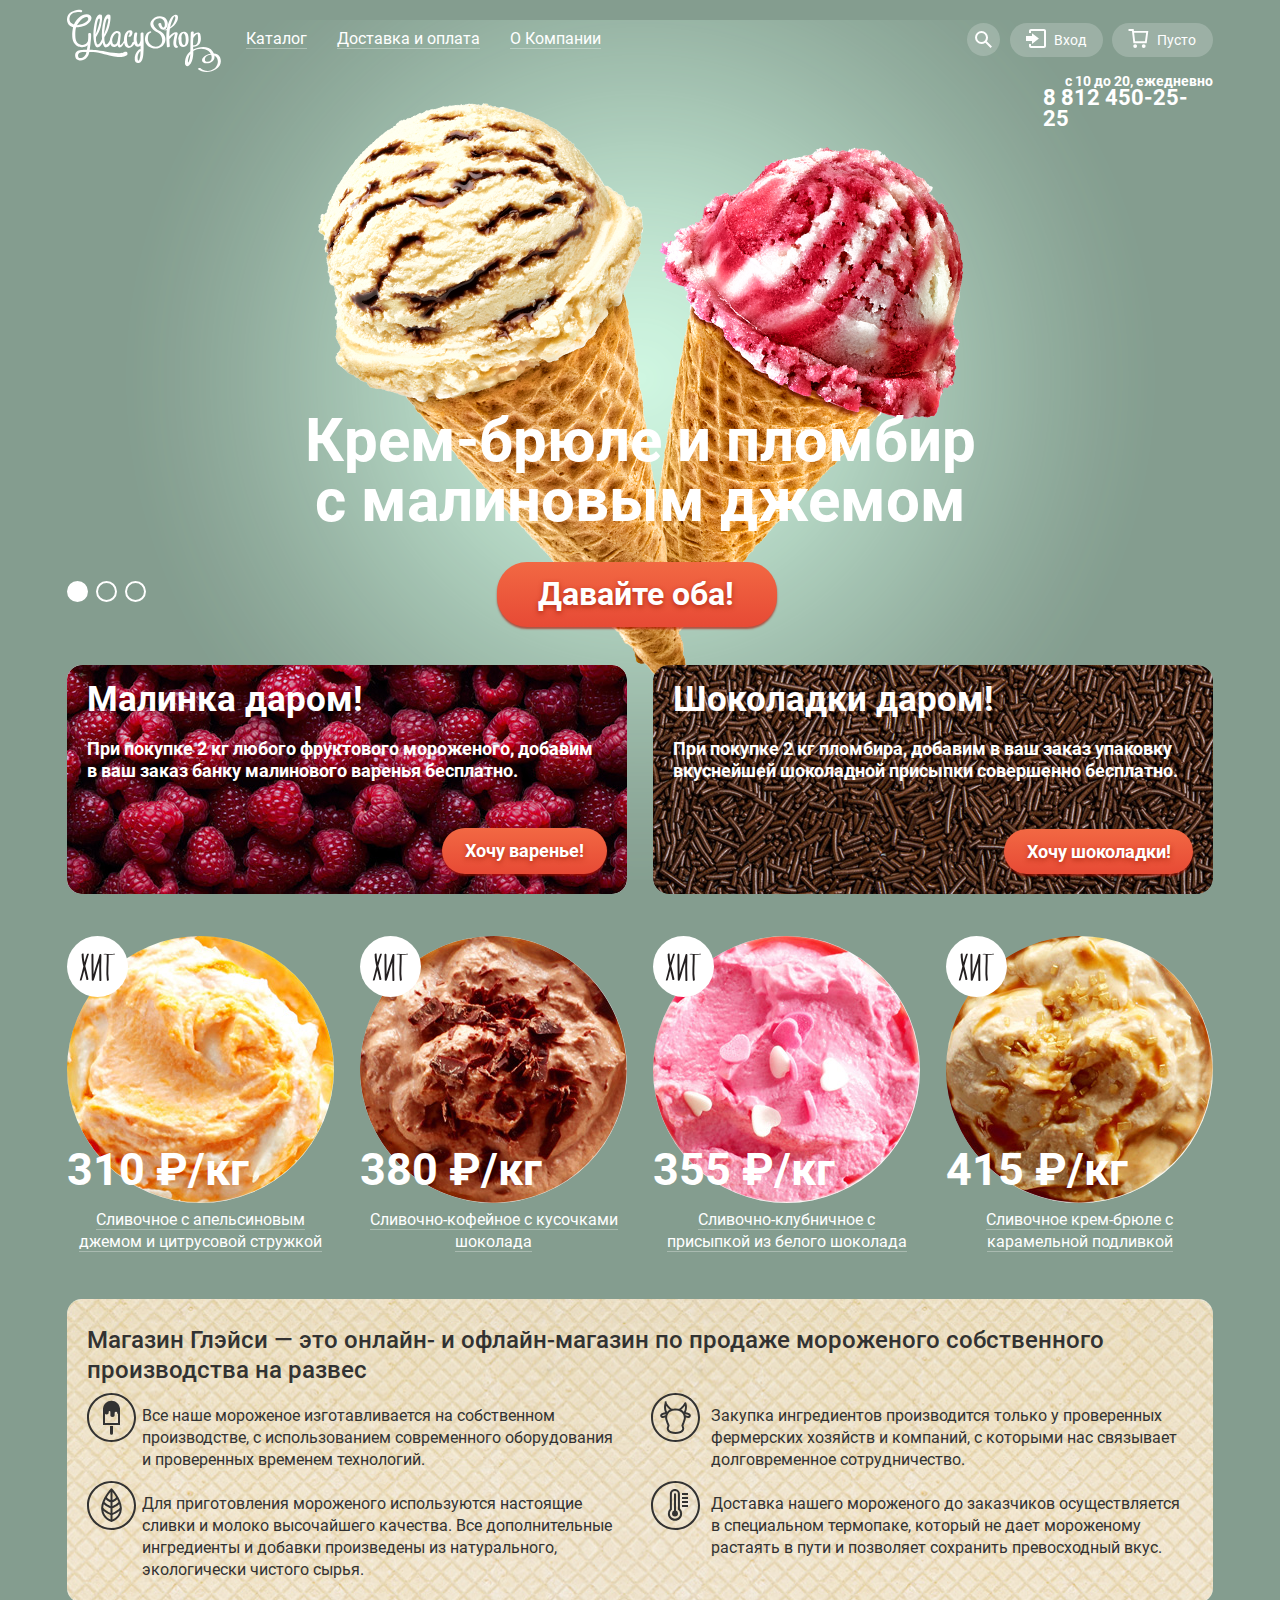
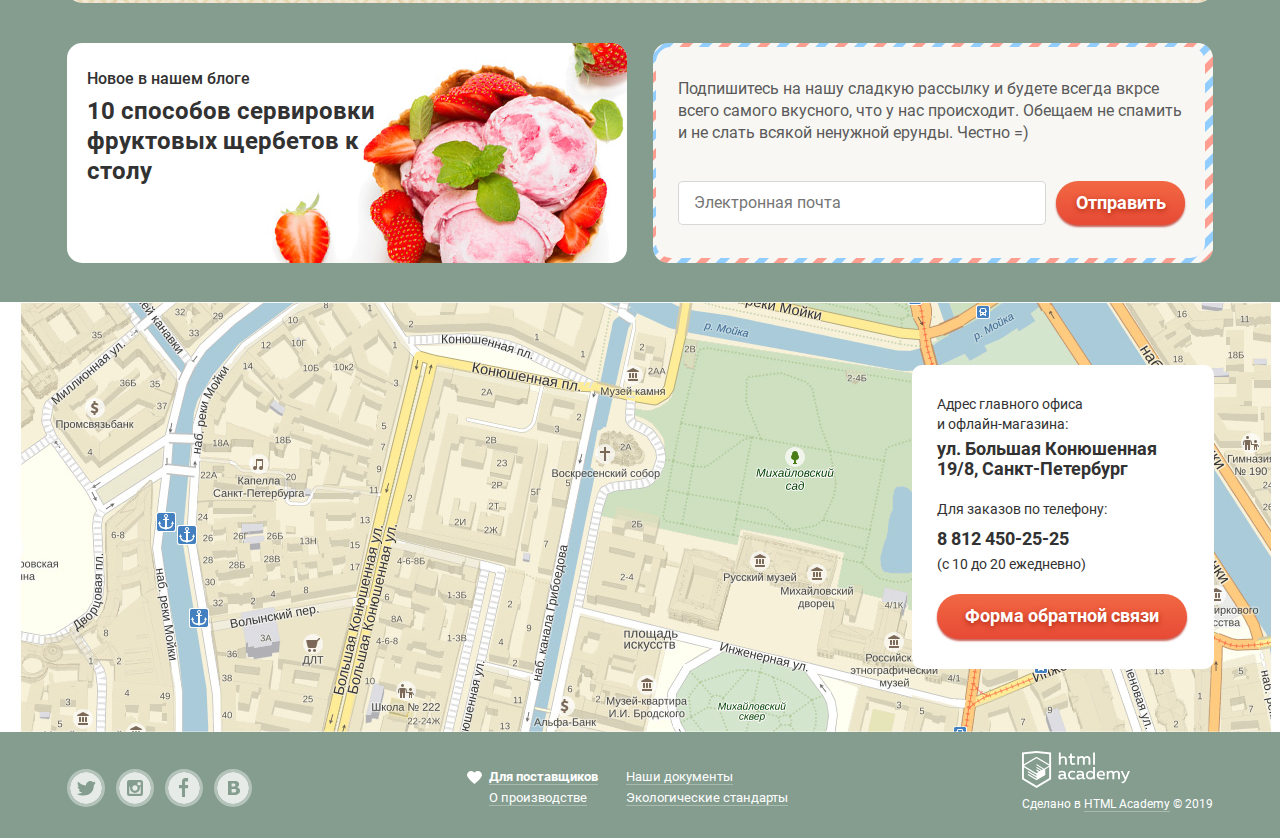
==== index.html @ 3388cfa5 "olkjzdnovfsno" ====
<!DOCTYPE html>
<html lang="ru">

<head>
  <meta charset="utf-8" />
  <title>HTML Academy: Глейси</title>
  <link rel="stylesheet" type="text/css" href="css/normalize.css" />
  <link rel="stylesheet" type="text/css" href="css/style.css" />
</head>

<body class="green body">
  <header class="main-header">
    <div class="container container--flex">
      <a title="Вы уже здесь" class="logo" href="#"><img src="img/gllacy.svg" width="154" height="64"
          alt="Логотип компании" /></a>
          <nav class="main-nav">
            <ul class="main-menu">
              <li class="main-menu__catalog">
                <a href="#" class="border-a">Каталог</a>
                <ul class="sub-menu">
                  <li><span>Новинки</span></li>
                  <li><a href="catalog.html">Сливочное</a></li>
                  <li><a href="#">Щербеты</a></li>
                  <li><a href="#">Фруктовый лед</a></li>
                  <li><a href="#">Мелорин</a></li>
                </ul>
              </li>
              <li><a href="#" class="border-a">Доставка и оплата</a></li>
              <li><a href="#" class="border-a">О Компании</a></li>
            </ul>
          </nav>
      <div class="user-menu">
        <div class="loup-container">
          <button type="button" aria-label="Поиск" class="search"><svg xmlns="http://www.w3.org/2000/svg" xmlns:xlink="http://www.w3.org/1999/xlink" width="17" height="17" viewBox="0 0 17 17"><path fill="#fff" d="M16.958 15.527L11.75 10.32A6.455 6.455 0 0 0 13 6.5 6.5 6.5 0 1 0 6.5 13a6.465 6.465 0 0 0 3.839-1.263l5.205 5.204 1.414-1.414zM6.5 11C4.019 11 2 8.981 2 6.5S4.019 2 6.5 2 11 4.019 11 6.5 8.981 11 6.5 11z"/></svg></button>
          <div class="search-container">
            <form action="https://echo.htmlacademy.ru" method="GET" class="form">
              <input type="search" placeholder="Что ищем?" name="search" class="input" />
            </form>
          </div>
        </div>
        <div class="entrance-container">
          <button type="button" class="entrance"> <svg xmlns="http://www.w3.org/2000/svg" xmlns:xlink="http://www.w3.org/1999/xlink" width="21" height="19" viewBox="0 0 21 19"><g fill="#fff"><path d="M6 14.875L12.917 9.5 6 4.125v2.917H-.042v4.917H6z"/><path d="M18 0H5C3.9 0 3 .9 3 2v2h2V2h13v15H5v-2H3v2c0 1.1.9 2 2 2h13c1.1 0 2-.9 2-2V2c0-1.1-.9-2-2-2z"/></g></svg>
            Вход</button>
          <div class="form-container form">
            <form action="https://echo.htmlacademy.ru" method="POST">
              <h2 class="visually-hidden">Поле для почты</h2>
              <input type="email" name="email" placeholder="Электронная почта" class="input" />
              <h2 class="visually-hidden">Поле для пароля</h2>
              <input type="password" name="password" placeholder="Пaроль" class="input" />
              <section class="button-container">
                  <h2 class="visually-hidden">Секция со сслыкакми на регистрацию и сброс пароля</h2>
                <button type="button" class="red-buttons enter">Войти</button>
                <div>
                  <a href="#">Забыли пароль?</a>
                  <a href="#">Новая регистрация</a>
                </div>
              </section>
            </form>
          </div>
        </div>
        <div class="busket-container">
          <button type="button" class="busket"><svg xmlns="http://www.w3.org/2000/svg" width="21" height="20" viewBox="0 0 21 20"><g fill="#FFF"><path d="M5.657 2.031L5.422 0H0v2h3.64l1.5 13h13.988l1.699-12.969H5.657zM17.372 13H6.922L5.888 4.031h12.66L17.372 13z"/><circle cx="6.984" cy="18" r="2"/><circle cx="15.984" cy="18" r="2"/></g></svg> Пусто</button>
        </div>
      </div>
    </div>
    <div class="container container--flex">
      <div class="contact contact-index">
        <p>с 10 до 20, ежедневно</p>
        <a href="tel:+78124502525">8 812 450-25-25</a>
      </div>
    </div>
  </header>
  <main>
    <div class="slider-container container--flex container">
      <div class="slider">
        <div class="slider-wrapper">
          <div class="slider-1">
            <img class="slider-img" src="img/slide-1.png" width="1045" height="881" alt="изображение  слайда 1" />
            <h2 class="slider-title">Крем-брюле и пломбир
              с малиновым джемом</h2>
            <button class="red-buttons">Давайте оба!</button>
          </div>
          <div class="slider-2">
            <img class="slider-img" src="img/slide-2.png" width="1065" height="859" alt="изображение  слайда 2" />
            <h2 class="slider-title">Шоколадный пломбир
              и лимонный сорбет </h2>
            <button class="red-buttons">Давайте оба!</button>
          </div>
          <div class="slider-3">
            <img class="slider-img" src="img/slide-3.png" width="1079" height="854" alt="изображение  слайда 3" />
            <h2 class="slider-title">Пломбир с помадкой
              и клубничный щербет</h2>
            <button class="red-buttons">Давайте оба!</button>
          </div>
        </div>
      </div>
      <ul class="slider-buttons">
        <li><button class="slider-button active" id="btn1"></button></li>
        <li><button class="slider-button" id="btn2"></button></li>
        <li><button class="slider-button" id="btn3"></button></li>
      </ul>
    </div>
    <section class="container container--flex two-box">
        <h2 class="visually-hidden">Наши акции</h2>
      <div class="berry-chocolate raspberry">
        <span>Малинка даром!</span>
        <p>
          При покупке 2 кг любого фруктового мороженого, добавим в ваш заказ
          банку малинового варенья бесплатно.
        </p>
        <a class="red-buttons jam" href="#">Хочу варенье!</a>
      </div>
      <div class="berry-chocolate chocolate">
        <span>Шоколадки даром!</span>
        <p>
          При покупке 2 кг пломбира, добавим в ваш заказ упаковку вкуснейшей
          шоколадной присыпки совершенно бесплатно.
        </p>
        <a class="red-buttons choco" href="#">Хочу шоколадки!</a>
      </div>
    </section>
    <section class="container container--flex catalog">
        <h2 class="visually-hidden">Каталог</h2>
      <div class="icecream-catalog-index">
        <h2 class="visually-hidden">Каталог</h2>
        <ul class="icecream-list">
            <li class="icecream item">
                <div class="img-container-catalog hit">
                  <a href="#"><img src="img/1.jpg" width="267" height="267" alt="картинка с мороженым" /></a>
                  <p class="cost">310 <span class="ruble">&#8381;</span>/кг</p>
                </div>
                <div class="a-container">
                  <a class="border-a" href="#">
                    Сливочное с апельсиновым джемом и цитрусовой стружкой
                  </a>
                </div>
                <button class="red-buttons sent-ice">Быстрый просмотр</button>
              </li>
    
              <li class="icecream item">
                <div class="img-container-catalog hit">
                  <a href="#"><img src="img/2.jpg" width="267" height="267" alt="картинка с мороженым" /></a>
                  <p class="cost">380 <span class="ruble">&#8381;</span>/кг</p>
                </div>
                <div class="a-container">
                  <a class="border-a" href="#">
                    Сливочно-кофейное с кусочками шоколада
                  </a>
                </div>
                <button class="red-buttons sent-ice">Быстрый просмотр</button>
              </li>
    
              <li class="icecream item">
                <div class="img-container-catalog hit">
                  <a href="#"><img src="img/3.jpg" width="267" height="267" alt="картинка с мороженым" /></a>
                  <p class="cost">355 <span class="ruble">&#8381;</span>/кг</p>
                </div>
                <div class="a-container">
                  <a class="border-a" href="#">
                    Сливочно-клубничное с присыпкой из белого шоколада
                  </a>
                </div>
                <button class="red-buttons sent-ice">Быстрый просмотр</button>
              </li>
    
              <li class="icecream item">
                <div class="img-container-catalog hit">
                  <a href="#"><img src="img/4.jpg" width="267" height="267" alt="картинка с мороженым" /></a>
                  <p class="cost">415 <span class="ruble">&#8381;</span>/кг</p>
                </div>
                <div class="a-container">
                  <a class="border-a" href="#">
                    Сливочное крем-брюле с карамельной подливкой
                  </a>
                </div>
                <button class="red-buttons sent-ice">Быстрый просмотр</button>
              </li>
        </ul>
      </div>
    </section>
    <section class="container container--flex">
        <h2 class="visually-hidden"> О нашем магазине</h2>
      <div class="about-us">
        <h1>
          Магазин Глэйси &mdash; это онлайн- и офлайн-магазин по продаже
          мороженого собственного производства на развес
        </h1>
        <div class="flex-cont">
          <p>
            Все наше мороженое изготавливается на собственном производстве, с
            использованием современного оборудования и проверенных временем
            технологий.
          </p>
          <p>
            Закупка ингредиентов производится только у проверенных фермерских
            хозяйств и компаний, с которыми нас связывает долговременное
            сотрудничество.
          </p>
          <p>
            Для приготовления мороженого используются настоящие сливки и
            молоко высочайшего качества. Все дополнительные ингредиенты и
            добавки произведены из натурального, экологически чистого сырья.
          </p>
          <p>
            Доставка нашего мороженого до заказчиков осуществляется в
            специальном термопаке, который не дает мороженому растаять в пути
            и позволяет сохранить превосходный вкус.
          </p>
        </div>
      </div>
    </section>
    <article class="container container--flex blog-and-mail">
        <h2 class="visually-hidden">Наш блог</h2>
      <div class="blog">
        <p>Новое в нашем блоге</p>
        <a href="#">10 способов сервировки фруктовых щербетов к столу </a>
      </div>
      <section class="mail-border">
          <h2 class="visually-hidden">Наша почта</h2>
        <div class="mail">
          <p>
            Подпишитесь на нашу сладкую рассылку и будете всегда вкрсе всего
            самого вкусного, что у нас происходит. Обещаем не спамить и не
            слать всякой ненужной ерунды. Честно =)
          </p>
          <form action="https://echo.htmlacademy.ru" method="POST">
            <input type="text" name="Электронная почта" value="" placeholder="Электронная почта" class="input" />
            <button type="button" class="red-buttons sent">Отправить</button>
          </form>
        </div>
      </section>
    </article>
    <section class="map">
        <h2 class="visually-hidden">Карта</h2>
     <div class="container container--relative">
       <div class="adress">
        <p class="contact p-width">
          Адрес главного офиса
          и офлайн-магазина:
        </p>
        <p class="contact-adress">
          ул. Большая Конюшенная 19/8, Санкт-Петербург
        </p>
        <p class="contact tel-width">
          Для заказов по телефону:
        </p>
        <a href="tel:+78124502525">8 812 450-25-25</a>
        <p class="contact time">
          (с 10 до 20 ежедневно)
        </p>
        <button class="red-buttons sent-adress" id="recall">
          Форма обратной связи
        </button>
      </div>
    </div>
    <iframe class="google-map" src="https://www.google.com/maps/embed?pb=!1m18!1m12!1m3!1d1998.603625305669!2d30.320853351647983!3d59.93871916896526!2m3!1f0!2f0!3f0!3m2!1i1024!2i768!4f13.1!3m3!1m2!1s0x4696310fca145cc1%3A0x42b32648d8238007!2z0JHQvtC70YzRiNCw0Y8g0JrQvtC90Y7RiNC10L3QvdCw0Y8g0YPQuy4sIDE5LzgsINCh0LDQvdC60YIt0J_QtdGC0LXRgNCx0YPRgNCzLCAxOTExODY!5e0!3m2!1sru!2sru!4v1572865420082!5m2!1sru!2sru"   allowfullscreen=""></iframe>
    </section>
    <footer class="main-footer">
      <div class="container container--flex">
        <ul class="social">
          <li><a href="https://twitter.com" aria-label="Твиттер"></a></li>
          <li>
            <a href="https://www.instagram.com" aria-label="Инстаграм"> </a>
          </li>
          <li>
            <a href="https://www.facebook.com" aria-label="Фэйсбук"> </a>
          </li>
          <li><a href="https://vk.com" aria-label="Вконтакте"> </a></li>
        </ul>
        <div class="details">
          <ul>
            <li>
              <a href="suppliers.html" class="detail-heard border-a">Для поставщиков</a>
            </li>
            <li>
              <a href="about-production.html" class="border-a">О производстве</a>
            </li>
          </ul>
        </div>
        <div class="more-details">
          <ul>
            <li>
              <a href="documents.html" class="border-a">Наши документы</a>
            </li>
            <li>
              <a href="standard.html" class="border-a">Экологические стандарты</a>
            </li>
          </ul>
        </div>
        <div class="autor">
          <a href="https://htmlacademy.ru">
            <img src="img/logo-htmlacademy.svg" width="108" height="39" alt="ссылка на академию" />
          </a>
          <p>
            Cделано в
            <a href="https://htmlacademy.ru" class="border-a">HTML Academy</a>
            &copy; 2019
          </p>
        </div>
      </div>
    </footer>
  </main>
  <div class="modal-wrapper">
    <div class="recall-container hide">
      <form action="https://echo.htmlacademy.ru" method="POST" class="form recall">
        <p>Мы обязательно вам ответим!</p>
        <input type="text" name="name" placeholder="Как вас зовут?" class="input" />
        <input type="text" name="email" placeholder="Ваша почта для ответа?" class="input" />
        <textarea placeholder="Напишите что-нибудь..."></textarea>
        <button type="submit" class="red-buttons">Отправить</button>
        <button type="button" class="close" id="cross"></button>
      </form>
    </div>
  </div>
  <script src="js/script.js"></script>
</body>
</html>
---- css/style.css ----
@font-face {
  font-family: "Roboto";
  font-style: normal;
  font-weight: 400;
  src: url("../fonts/Roboto-Regular.woff2") format("woff2"),
    url("../fonts/Roboto-Regular.woff") format("woff");
}
@font-face {
  font-family: "Roboto";
  font-style: normal;
  font-weight: 500;
  src: url("../fonts/Roboto-Medium.woff2") format("woff2"),
     url("../fonts/Roboto-Medium.woff")
      format("woff"); 
}
@font-face {
  font-family: "Roboto";
  font-style: normal;
  font-weight: 700;
  src: url("../fonts/Roboto-Bold.woff2") format("woff2"),
     url("../fonts/Roboto-Bold.woff")
      format("woff"); 
}
html {
  box-sizing: border-box;
}
*,
*::before,
*::after {
  box-sizing: inherit;
}
.social, 
.details ul, 
.more-details ul,
.pagging  ul  {
  padding: 0;
  list-style: none;
  margin: 0;
}
.container a {
  text-decoration-line: none;
}
.container--flex {
  display: flex;
  flex-wrap: wrap;
}
  
.container {
  width: 1146px;
  padding-left: 27px;
  padding-right: 27px;
  margin: 0 auto;
  box-sizing: content-box;
}
.logo {
  display: flex;
}
.red-buttons {
  text-shadow: 0px 2px 5px rgba(160, 32, 11, 0.76);
  letter-spacing: normal;
}
.user-menu{
  padding-top:23px;
  display: flex;
  flex-wrap: wrap;
  margin-left:auto;
}
.entrance:hover {
  background-color:white;
  color:black;
}
.entrance:hover path {
  fill: black;
}
.entrance {
  display: block;
  position: relative;
  background-color:rgba(255, 255, 255, 0.2) ;
  font-size: 14px;
  border-radius:30px;
  line-height: 16px;
  border:none;
  color:white;
  padding-left:44px;
  padding-top:9px;
  padding-bottom:9px;
  padding-right:17px;
  align-self: flex-start;
  margin-left:10px;
}
.entrance svg {
  top:6px;
  left:16px;
  position: absolute;
  display:block;
  width:21px;
  height:19px;
}
.busket:hover {
  background-color: white;
  color: black;
}
.busket {
  position: relative;
  background-color:rgba(255, 255, 255, 0.2) ;
  font-size: 14px;
  border-radius:30px;
  line-height:14px;
  padding-left:30px;
  border:none;
  color:white;
  margin-left:9px;
  align-self:flex-start;
  padding:9px 17px 9px 45px;
  line-height: 16px;
}
.catalog-busket .busket::before {
  content:"";
  top:6px;
  left:16px;
  position: absolute;
  display:block;
  width:21px;
  height:19px;
  background-image:url("../img/basket.svg") ;
}
.catalog-busket .busket:hover::before {
  content:"";
  top:6px;
  left:16px;
  position: absolute;
  display:block;
  width:21px;
  height:19px;
  background-image:url("../img/basket-red.svg") ;
}
.busket:hover path {
  fill: black;
}
.busket svg {
  top:6px;
  left:16px;
  position: absolute;
  display:block;
  width:21px;
  height:19px;
}
.icecream-list {
  display:flex;
  flex-wrap: wrap;
  list-style: none;
  padding: 0;
  margin-left: -13px;
  margin-right: -13px;
}
.icecream-list .icecream{
  text-align:center;
  padding-bottom: 0px;
  position: relative;
}
body {
  font-family: "Roboto", Arial, sans-serif;
  margin-left: 0;
  text-align: left;
  color: white;
}
.main-header a {
  font-size: 16px;
  line-height: 18px;
  color: white;
}
.raspberry {
  background-image: url("../img/raspberry.jpg");
  background-size: 550px 229px;
  background-repeat: round;
  border-radius: 15px;
}
.chocolate {
  background-image: url("../img/chocolate.jpg");
  background-size: 550px 229px;
  background-repeat: round;
  border-radius: 16px;
  margin-left:26px;
}
.berry-chocolate {
  font-size: 18px;
  font-weight: bold;
  text-align: left;
  line-height: 22px;
  box-sizing: border-box;
  width: 560px;
  height: 229px;
  padding: 20px;
  padding-top:14px;
  margin-bottom:10px;
}
.berry-chocolate span {
  font-size: 35px;
  font-weight: bold;
  line-height: 41px;
  text-align: left;
  margin-bottom: 0px;
}
.berry-chocolate p {
  width:515px;
}
.about-us {
  box-sizing: content-box;
  width: 1146px;
  color: #323232;
  padding: 26px 20px;
  padding-bottom:0px;
  padding-right: 22px;
  background-color: #9d8b84;
  background-image: url("../img/lattice.jpg");
  background-size: 1146px 306px;
  background-repeat: round;
  border-radius: 15px;
  margin-bottom:40px;
}
.about-us h1 {
  padding:0;
  margin:0px;
  margin-bottom:20px;
  font-size: 24px;
  font-weight: 500;
  line-height: 30px;
}
.about-us > p {
  font-size: 16px;
  line-height: 22px;
}
.blog {
  padding: 25px 20px;
  width: 560px;
  height: 220px;
  background-color: #9d8b84;
  background-image: url("../img/strawberry-icecream.jpg");
  background-size: 560px 220px;
  background-repeat: round;
  border-radius: 15px;
  box-sizing: border-box;
}
.blog > p {
  margin-top: 0px;
  margin-left: 0px;
  margin-bottom: 0px;
  color: #323232;
  font-size: 16px;
  font-weight: 500;
  line-height: 22px;
}
.blog > a {
  margin-top: 6px;
  color: #323232;
  display: block;
  width: 320px;
  text-decoration-line: underline;
  font-size: 24px;
  font-weight: 700;
  line-height: 30px;
}
.mail {
  box-sizing: border-box;
  background-color: #f8f7f4;
  width: 549px;
  height: 211px;
  padding-top: 31px;
  padding-right: 20px;
  padding-left: 22px;
  padding-bottom: 35px;
  border-radius: 15px;
}
.mail-border {
  box-sizing: border-box;
  background-color: #9d8b84;
  background-image: url("../img/border-mail.png");
  border-radius: 15px;
  width: 560px;
  height: 220px;
  padding-top: 4px;
  padding-right: 5px;
  padding-left: 3px;
  padding-bottom: 5px;
  margin-left:26px;
}
.mail p {
  font-size: 16px;
  line-height: 22px;
  color: #5a5a5a;
  width: 510px;
  height: 75px;
  margin-top: 0px;
  margin-right: 0px;
  margin-left: 0px;
  margin-bottom: 28px;
}
.mail input {
  width: 368px;
  height: 44px;
  border-radius: 5px;
  padding-left: 15px;
  border: solid 1px rgba(178, 178, 178, 0.52);
}
.icecream a {
  color: white;
  text-align: center;
  line-height:22px;
}
.cost {
  font-weight: 700;
  font-size: 45px;
  color: white;
  text-align: left;
  line-height: 45px;
}
.container:first-of-type {
  justify-content: flex-start;
}
.list {
  display:flex;
  justify-content: space-between;
  margin-bottom:32px;
  margin-top:0;
  padding-top:32px;
}
.main-header nav {
  display:flex;
} 
.search {
  margin-left:auto;
  width: 33px;
  height: 33px;
  background-color: rgba(255, 255, 255, 0.2);
  border: none;
  border-radius: 50%;
  padding-top: 5px;
  box-sizing: border-box;
}
.search:hover path {
  fill: black;
}
.search:hover {
  background-color: white;
}
.icecream div {
  border-radius: 50%;
}
.details { margin-top:35px;
    margin-left:240px;
}
.more-details {
    margin-top:35px;
    margin-left:28px;
}
.details li {
  list-style: none;
}
.details li:nth-child(1) {
  font-weight: bold;
}
.more-details a,
.details a {
  color: white;
  font-size: 13px;
  position: relative;
  text-decoration: none;
}
.more-details a:hover,
.details a:hover {
  text-decoration: none;
}
.social,
.details,
.more-details,
.autor {
  display: flex;
}
.details li:last-child,
.more-details li:last-child {
  margin-top: 3px;
  margin-bottom: 31px;
}
.autor p {
  margin-top: 5px;
  font-size: 12px;
}
.autor {
  margin-top:18px;
  margin-left: auto;
  flex-direction: column;
  justify-content: flex-start;
}
.social a:hover {
  box-shadow: 0 0 0 3px rgba(255, 255, 255, 0.7);
  opacity: 1;
}
.social a:active {
  box-shadow: 0 0 0 3px rgba(255, 255, 255, 0.7);
  opacity: 0.7;
}
.social a {
  opacity: 0.8;
}
.social li:nth-of-type(1) a {
  display: block;
  margin-left: 0px;
  width: 32px;
  height: 32px;
  background-image: url("../img/twitter.svg");
  background-repeat: no-repeat;
  border-radius: 50%;
  box-shadow: 0 0 0 3px rgba(255, 255, 255, 0.5);
}

.social li:nth-of-type(2) a {
  display: block;
  margin-left: 17px;
  width: 32px;
  height: 32px;
  background-image: url("../img/instagram.svg");
  background-repeat: no-repeat;
  border-radius: 50%;
  box-shadow: 0 0 0 3px rgba(255, 255, 255, 0.5);
}
.social li:nth-of-type(3) a {
  display: block;
  margin-left: 17px;
  width: 32px;
  height: 32px;
  background-image: url("../img/fb.svg");
  background-repeat: no-repeat;
  border-radius: 50%;
  box-shadow: 0 0 0 3px rgba(255, 255, 255, 0.5);
}
.social li:nth-of-type(4) a {
  display: block;
  margin-left: 17px;
  width: 32px;
  height: 32px;
  background-image: url("../img/vk.svg");
  background-repeat: no-repeat;
  border-radius: 50%;
  box-shadow: 0 0 0 3px rgba(255, 255, 255, 0.5);
}
.social li,
.more-details li {
  list-style: none;
}
.cross {
  background-repeat: no-repeat;
  background-image: url("../img/cross-small.svg");
}

.visually-hidden {
  position: absolute;
  width: 1px;
  height: 1px;
  margin-left: -1px;
  border: 0;
  padding: 0;
  clip: rect(0 0 0 0);
  overflow: hidden;
}

.contact {
  width: 170px;
  margin-bottom: 5px;
  margin:0;

}
.contact p {
  margin:0;
  color:white;
  font-size: 14px;
  font-weight: bold;
  line-height: 16px;
  text-align: right;
}
.contact a {
  text-decoration-line: none;
  font-size: 22px;
  font-weight: bold;
}
.detail-heard::before {
  content: "";
  position: absolute;
  background-image: url("../img/heart.svg");
  background-size: 15px 13px;
  width: 15px;
  height: 13px;
  top: 2px;
  left: -22px;
}
.social {
  margin-top:40px;
  margin-left:3px;
}

.autor p {
  display: block;
}
.list {
  display: flex;
}

.icecream img {
  border-radius:50%;
}

.icecream div {
  position:relative;
}
.icecream .img-container-catalog.hit::before {
  width:61px;
  height:61px;
  content:"";
  position:absolute;
  background-image: url("../img/hit.svg");
  background-size: 61px 61px;
  background-repeat: no-repeat;
  top:0px;
  left:0px;
  box-sizing:border-box;
}
.icecream .border-a {
 
  width:247;
}
.a-container {
  margin:0 auto;
  margin-bottom:8px;
  width:250px;
}
.kilos {
  font-size:30px;
  font-weight: bold;
}
.icecream .cost {
  position:absolute;
  top:211px;
  left:0px;
  margin:0px;
}
.icecream li {
  width:267px;
  text-align:center;
}
icecream a:nth-of-type(2) {
  width:247px;
}
.img-container {
  width:266px;
  position: relative;
  margin:0 auto;
  margin-bottom: 9px;
}
.catalog {
  margin-bottom:24px;
  margin-top:10px;
}
.img-container a {
  display:block;
  border-radius: 50%;
}
.flex-cont{
  display:flex;
  flex-wrap:wrap;
  justify-content:space-between;
  padding-left:55px;
}
.flex-cont p{
  position: relative;
  width:480px;
  margin-top:0px;
  margin-bottom:22px;
  line-height: 22px; 
}
.border-a {
  color:white;
  border-bottom:1px solid rgba(255, 255, 255, 0.3);
}
.icecream {
  padding-top: 6px;
  width:293px;
}
.flex-cont p:nth-of-type(1)::before{
  content:'';
  position:absolute;
  display:block;
  width:49px;
  height:49px;
  background-image:url("../img/ice-cream.svg");
  left:-55px;
  top:-12px;
}
.flex-cont p:nth-of-type(2)::before{
  content:'';
  position:absolute;
  display:block;
  width:49px;
  height:49px;
  background-image:url("../img/cow.svg");
  left:-60px;
  top:-12px;
}
.flex-cont p:nth-of-type(3)::before{
  content:'';
  position:absolute;
  display:block;
  width:49px;
  height:49px;
  background-image:url("../img/eco.svg");
  left:-55px;
  top:-12px;
}
.flex-cont p:nth-of-type(4)::before{
  content:'';
  position:absolute;
  display:block;
  width:49px;
  height:49px;
  background-image:url("../img/thermometer.svg");
  left:-60px;
  top:-12px;
}
.two-box {
  justify-content: space-between;
}
.red-buttons {
  color: white;
  font-size: 18px;
  display: inline-block;
  box-shadow: 0px 2px 2px 0 rgba(172, 16, 0, 0.64);
  background-image: linear-gradient(to top, #e74a35, #f26843);
  border:none;
  border-radius:30px;
  box-sizing: border-box;
  text-align:center;
  vertical-align: center;
  font-weight:bold;
}
.sent{
  width:129px;
  height:44px;
}
.jam {
  width:165px;
  height:46px;
  line-height: 46px;
}
.choco {
  width:189px;
  height:45px;
  line-height: 45px;
}
.mail form {
  display:flex;
  justify-content: space-between;
}
.raspberry, .chocolate {
  display:flex;
  flex-direction: column;
}
.raspberry .jam {
  margin-top:auto;
  margin-left: auto;
}
.chocolate .choco {
  margin-top:auto;
  margin-left: auto;
}

.img-container-catalog {
  width:267px;
  margin-bottom: 9px;
  margin:0 auto;
}
.img-container-catalog a {
  display:block;
  border-radius: 50%;
}
.item {
  margin-bottom: 38px;
}
.icecream:hover {
  background-color: rgba(255,255,255,0.2);
  margin-bottom:-22px;
  border-radius: 5px;
  position:relative;
  z-index: 1;
  box-shadow: 0px 20px 20px 0 rgba(0, 0, 0, 0.4);
}
.pages {
  display:flex;

}
.pagging {
  display:flex;
  justify-content:flex-end;
}
.pages a{
display:block;
text-align: center;
width:27px;
height:27px;
font-size:16px;
line-height:16px ;
color:white;
box-sizing:border-box;
padding-top:7px;
padding-bottom:7px;
}
.pages .number:hover {
  border-radius:50%;
  background-color: rgba(255,255,255,0.2);
}
.pages .number:active {
  border-radius:50%;
  background-color: rgba(255,255,255);
  color:black;
}
.pages li:first-of-type(1) a {
  color:rgba(255,255,255,0.2);
}
.recall-container {
  position:fixed;
  top:330px;
  left: 0; 
  right:0;
  z-index:2;
  margin:0 auto;
  width:478px;
}
.recall {
  top:200px;
  left: 0; 
  right:0;
  display:flex;
  flex-direction: column;
  align-items: flex-start;
  width:478px;
  background-color: #f8f7f4;
  padding:20px;
  padding-left:22px;
  padding-top:17px;
  border-radius: 10px;
}
.recall p {
  margin:0;
  font-family: Roboto;
  font-size: 24px;
  font-weight: 500;
  line-height:28px;
  text-align: left;
  color: #323232;
  margin-bottom:19px;
}
.recall input{
  margin-bottom:20px;
}
.recall input[name="name"],
.recall input[name="email"]{
  width:267px;
  padding:13px;
  border-radius:5px;
  box-shadow:none;
  box-sizing: border-box;
  border: solid 1px rgba(178, 178, 178, 0.52);
}
.recall input[name="email"] {
  padding-top: 13px;
  padding-bottom:11px;
}
.recall textarea {
  padding: 12px 13px;
  border-radius: 5px;
  box-shadow: none;
  box-sizing: border-box;
  border: solid 1px rgba(178, 178, 178, 0.52);
  margin-bottom: 28px;
  resize: vertical;
  height: 150px;
  width: 430px;
  }
.recall button {
  width: 139px;
  height: 44px;
  line-height:18px;
}
.recall .red-buttons {
  margin-left:auto;
  margin-right:5px;
  margin-bottom:10px;
}
.recall .close {
  display:block;
  width:20px ;
  height:20px ;
  position:absolute;
  left:443px;
  top:17px;
  border:none;
  box-shadow: none;
  background-color: white;
  background-image: url("../img/cross-big.svg");
  background-repeat: no-repeat;
}
.sent-ice {
  width: 200px;
  height: 44px;
  box-shadow: 0px 1px 2px 0 #ac1000;
  display:none;
  cursor: pointer;
  position: absolute;
  left: 0;
  right: 0;
  margin: 0 auto;
}
.icecream:hover  .sent-ice {
  display:block;
  margin:0 auto;
}
.slider-container {
  margin-top:-152px;
  position: relative;
  margin-bottom:-215px;
}
.slider {
  width:1146px;
  overflow: hidden;
  display:flex;
}
.slider-1 {
  padding-top:391px;
  padding-bottom:349px;
  position: relative;
  width:1146px;
  flex-shrink: 0;
}
.slider-2 {
  padding-top: 391px;
  padding-bottom: 349px;
  position: relative;
  width:1146px;
  flex-shrink: 0;
}
.slider-3 {
  padding-top: 391px;
  padding-bottom: 349px;
  position: relative;
  width:1146px;
  flex-shrink: 0;
}

.slider-button {
  width:21px;
  height:21px;
  border-radius: 50%;
  border:2px solid white;
  background-color:transparent;
  box-sizing:border-box;

}
.slider-button.active {
  background-color:white;
}
.slider-buttons li:nth-of-type(2),
.slider-buttons li:nth-of-type(3) {
  margin-left:8px;
}
.slider-buttons{
  position: absolute;
  left:27px;
  top:545px;
  list-style: none;
  display:flex;
  padding-left:0;
}
.slider-title {
  width:680px;
  font-size: 60px;
  font-weight: bold;
  line-height: 1;
  text-align: center;
  color: white;
  margin:0 auto;
}
.slider-img {
  position: absolute;
  left:0;
  right:0;
  top:0px;
  margin:0 auto;
  z-index:-1;
}
.slider .red-buttons {
  position:absolute;
  top:542px;
  left:430px;
  padding:14px 43px 14px 41px;
  font-size:32px;
  cursor: pointer;
}
.main-header {
  z-index: 1;
  position: relative;
}
.slider-wrapper {
  display:flex;
}
.map {
  height:430px;
  background-image: url("../img/map.jpg");
  position:relative;
}
.adress {
  box-sizing: border-box;
  width:302px;
  padding:30px 25px;
  padding-top: 29px;
  padding-right: 20px;
  position: absolute;
  top:63px;
  right: 26px;
  border-radius:10px;
  background-color: white;
}
.adress p {
  text-align:left ;
  line-height: 20px;
}
.contact-adress{
  margin:0;
}

.contact:nth-of-type(2) {
  margin-bottom:10px;
}
.contact {
  font-family: Roboto;
  font-weight:normal;
  font-size: 14px;
  color: #323232;
  line-height:20px;
  margin-bottom: 5px;
}
.contact-adress {
  width: 230px;
  font-family: Roboto;
  font-size: 18px;
  font-weight: bold;
  color: #323232;
  line-height:24px;
  margin:0px;
  margin-bottom:20px;
}
.adress a{
  display:inline-block;
  font-family: Roboto;
  font-size: 18px;
  font-weight: bold;
  color: #323232;
  line-height:20px;
  margin-bottom:5px;
}
.adress .red-buttons {
  padding:12px 28px;
  
  margin:0 auto;
  text-align: left;
  font-size: 18px;
  font-weight: bold;
}
.time {
  margin-bottom:20px;
}
.green {
  background-color: #849d8f;
}
.brown {
  background-color: #9d8b84;
}
.blue {
  background-color: #8996a6;
}
.logo {
  margin-top:9px;
}
.two-box {
  justify-content: space-between;
  position: relative;
  z-index: 1;
}
.filter {
  display:flex;
  flex-direction:column;
 align-items: flex-start;
}
.filter select  {
  -webkit-appearance: none;
	-moz-appearance: none;
	-ms-appearance: none;
	appearance: none;
  background-color: rgba(255, 255, 255, 0.2);
  border-radius: 30px;
  color:white;
  padding:10px 30px 10px 16px ;
  background-image: url("../img/icon-down-dir.svg");
  background-position:168px 50% ;
  background-size: 10px 10px;
  background-repeat:no-repeat ;
  align-self: flex-start;
}
.filter option {
  color:black;
}
.filter-item {
  margin: 0;
  padding: 0;
  
  border: none;
}
.range-filter {
  width:220px;
  background-color: rgba(255, 255, 255, 0.2);
  border-radius: 30px;
  
}
.range-controls {
  position: relative;
  padding-top:17px;
  padding-left:22px;
  padding-right:22px;
  height:20px;
}
.scale {
  
  height: 4px;
  background-color: rgba(255, 255, 255, 0.5);
  padding-left:16px;
}
.bar {
  width: 107px;
  height: 4px;
  background-color: #f8f7f4;
}
.toggle {
  position: absolute;
  top:9px;
  left:0px;
  width:20px;
  height:20px;
  background-color: rgba(255, 255, 255, 0.5);
  background-image:url("../img/filter-button.svg") ;
  border-radius: 50%;
  cursor: pointer;
}
.toggle-min {
  left:35px;
}
.toggle-max {
  left:133px;
}
.min-price input,
.max-price input {
  color:white;
  background-color:transparent;
  border:none;
  width:30px;
}
.radio-container {
  display:flex;
  align-items:center;
  border-radius: 30px;
  padding: 7px 17px 8px 0px;
  background-color: rgba(255, 255, 255, 0.2);
}
.radio-container label {
  display:block;
  padding-top: 5px;
  margin-left:14px;
  position: relative;
  padding-left:30px;
}
.radio-container label:nth-child(2) {
  margin-left:19px;
}
.radio-container label:nth-child(3) {
  margin-left:18px;
}
.radio-container label:nth-child(4) {
  margin-left:19px;
}
.radio-container span{
  top: -1px;
  position: relative;
  margin-left: -30px;
  display:inline-block;
  position: absolute;
  width:25px;
  height:25px;
  border-radius:50%;
  background-color: transparent;
  background-image: url("../img/radio-off.svg");
  background-size: 23px 23px;
  background-repeat: no-repeat;
  background-position:center center;
}
.radio-container input:checked + span {
  background-image: url("../img/radio-on.svg");
}
.radio-container span::before {
  content: "";
  position: absolute;;
  top: 10px;
  margin-left: 0px;
  display:inline-block;
  position: absolute;
  width:25px;
  height:25px;
  border-radius:50%;
  background-color: transparent;
  background-image: url("../img/radio-off.svg");
  background-size: 23px 23px;
  background-repeat: no-repeat;
  background-position:center center
}
.filter-option label {
  padding-left: 35px;
  padding-right: 15px;
}
.check-list .filter-option label {
  padding-left: 35px;
  padding-right: 20px;
}

.filter-input-radio + label::before {
  content: "";
  position: absolute;
  background-image: url("../img/radio-off.svg");
  width: 23px;
  height: 23px;
  left: 2px;
  top: -4px;
  background-size: 23px 23px;
    background-repeat: no-repeat;
    background-position: center center;
}
.fat-list, .check-list {
  margin-top:0;
  list-style: none;
      display: flex;
      border-radius: 60px;
      background-color: rgba(255, 255, 255, 0.2);
      padding: 10px 5px 10px 10px;
  }
  
  .filter-option {
    position: relative;
  }
  .filter-input-radio:checked + label::before {
    background-image: url("../img/radio-on.svg");
    background-size: 23px 23px;
    background-repeat: no-repeat;
    background-position: center center;
  }
  .filter-input + label::before {
    content: "";
    position: absolute;
    background-image: url("../img/checkbox-off.svg");
    width: 25px;
    height: 25px;
    left: 2px;
    top: -4px;
    background-size: 24px 20px;
      background-repeat: no-repeat;
      background-position: center center;
  }
  .filter-input:checked + label::before {
    background-image: url("../img/checkbox-on.svg");
    background-size: 24px 20px;
    background-repeat: no-repeat;
    background-position: center center;
  }
  .apply {
    margin-bottom: 16px;
    display: block;
    border-radius: 60px;
    background-color: rgba(255, 255, 255, 0.2);
    padding:9px 28px 6px 28px;
    border:2px solid white;
    color:white;
    align-self:flex-end;
  }
  .apply:hover {
    background-color: rgba(255,255,255);
    color:black;
  }
  .apply:active {
    border:none;
    padding:11px 30px 8px 30px;
    background-color: #ededed;
    color:black;
    box-shadow:inset 0px 2px 1px 0 #696969;
  }
  .font {
    font-size: 14px;
  }
  .top {
    margin-top:7px;
  }
  .left {
    margin-left:12px;
  }
  .filter legend, .filter-item legend {
    padding-left:16px;
  }
  .filter {
    border:none;
    padding:0;
  }
  .check-list li:nth-last-of-type(1) label {
    padding-right: 5px;
  }
  .loup-container {
    position: relative;
  }
  .search-container {
    top:37px;
    left:-307px;
    position: absolute;
    padding:20px 15px;
    border-radius: 5px;
    box-shadow: 0px 20px 20px 0 rgba(0, 0, 0, 0.4);
    background-color: #f8f7f4;
    display:none;
  }
  .loup-container:hover  .search-container {
    display:block;
  }
  .search-container input {
    border-radius: 5px;
    width: 311px;
    box-sizing: border-box;
    padding:9px 13px;
    border: solid 1px #d3d3d2;
    box-sizing: border-box;
  }
  .input {
    border-radius: 5px;
    box-sizing: border-box;
    border: solid 1px #d3d3d2;
    font-size: 14px;
    line-height: 24px;
  }
  .entrance-container {
    position: relative;
  }
  .form-container {
    top:37px;
    right:0;
    display: none;
    position: absolute;
    padding: 20px 17px 18px 19px;
    box-shadow: 0px 20px 20px 0 rgba(0, 0, 0, 0.4);
    background-color: #f8f7f4;
    border-radius: 5px;
  }
  .form-container input {
    padding-top:9px;
    padding-bottom:10px;
    padding-left:12px;
    padding-right:12px;
    width:240px;
    margin-bottom:20px;
  }
  
  .form-container input:nth-of-type(2) {
    padding-top:8px;
    padding-bottom:10px;
    padding-left:12px;
    padding-right:12px;
  }
  .entrance-container:hover .form-container {
    display: block;
  }
  .button-container {
    display:flex;
    align-items:flex-start;
  }

  .enter {
    margin-right:18px;
    padding:12px 25px 11px 25px;
    box-shadow: 0px 1px 2px 0 #ac1000;
    border-radius: 50px;
    align-self: flex-start;
  }
  .button-container a {
    font-family: Roboto;
    font-size: 13px;
    line-height: 20px;
    color: #323232;
    border-bottom: 1px solid rgba(0,0,0, 0.3);
  }
  .raw img {
    border-radius: 50%;
  }
  .cross {
    background-color: transparent;
    display:block;
    width:  11px;
    height: 11px;
    border:none;
    box-sizing: border-box;
  }
  .busket-container form {
    color:black;
    font-family: Roboto;
    font-size: 13px;
    padding:18px 5px 28px 18px;
    padding-right:14px;
    padding-left:14px;
    width:540px;
    box-sizing: border-box;
    border-radius:5px;
    box-shadow: 0px 20px 20px 0 rgba(0, 0, 0, 0.4);
    background-color: #f8f7f4;
    position: absolute;
    top: 37px;
    left: -422px;
  }
  .busket-container table {
    border-collapse: collapse;
    margin-right:0;
  }
  .grey {
    color: rgba(0,0,0, 0.3);
  }
  .raw td:nth-of-type(3) {
    width:220px;
  }
  .busket-container td {
    line-height:16px;
  }
  
  .result {
    font-weight: bold;
    font-size: 15px;
    text-align: right;
    padding-top:16px;
  }
  .catalog-table tr:nth-of-type(2) {
    border-bottom:1px solid rgba(0,0,0, 0.3);
  }
  .raw td:nth-of-type(2) {
    padding-right:13px;
    padding-left:13px;
  }
  .raw td:nth-of-type(5) {
    padding-left:10px;
    width:80px;
  }
  .raw td:nth-of-type(4) {
    width:140px;
    padding-left:10px;
    text-align:center;
  }
 
  .third-raw td{
    width:115px;
    padding:0;
    padding-top:16px;
  }

  .busket-container .red-buttons {
    padding:12px 13px;
  }
  .second-raw td {
    padding-bottom:22px;
  }
  .busket-container {
    position: relative;
  }
  .busket-container form {
    display: none;
  }
  .busket-container:hover form {
    display: block;
  }
  .catalog-path {
    font-size:14px;
    color:rgba(255,255,255);
  }
  .catalog-path span {
    padding-right: 5px;
    padding-left: 5px;
  }
  .contact-index {
    margin-left: auto;
  }
  .blog-and-mail {
    margin-bottom:39px;
  }
  .body a {
    text-decoration:none;
  }
  .container--relative {
    position:relative;
  }
  .pagging ul {
    margin-left: auto;
  }
  .catalog-top {
    margin:0;
  }
  .index-catalog {
    margin-top:0;
    color:white;
  }
  .slider-container {
    margin-top: -116px;
  }
  
  .main-menu,
  .sub-menu {
    list-style: none;
    padding: 0;
    margin: 0;
  }
  
  .main-menu {
    display: flex;
    padding: 20px 10px 10px 10px;
    align-items: flex-start;
  }
  
  .main-menu li {
    display: flex;
    position: relative;
  }
  
  .main-menu a {
    margin: 10px 15px 8px;
  }
  
  
  .main-menu a:hover {
    padding: 10px 15px 8px;
    margin: 0;
    border-bottom: none;
    background-color: #f7f6f3;
    font-weight: bold;
    color: #333333;
    border-radius:30px;
  }
  .main-menu__catalog {
    padding-bottom: 6px;
  }
  .main-menu__catalog:hover .sub-menu {
    display: block;
  }
  .sub-menu {
    display: none;
    position: absolute;
    box-shadow: 0px 20px 20px 0 rgba(0, 0, 0, 0.4);
    background-color: #f8f7f4;
    width: 143px;
    top: 40px;
    left: -5px;
    border-radius:5px;
  }
  .sub-menu li {
    display: flex;
  }
  .sub-menu span {
      width: 100%;
      color: #323232;
      font-size: 14px;
      font-weight: 700;
      margin: 10px 8px 3px 6px;
      border-bottom: 1px solid #d1d0ce;
      padding: 0px 10px 12px 15px;
  }
  .sub-menu a {
      justify-content: stretch;
      color: #323232;
      font-size: 14px;
      font-weight: 400;
      margin: 0;
      padding: 6px 20px 8px;
      width: 100%;
  }
  .sub-menu a:hover {
      background-color: #fbded7;
      font-weight: 400;
      padding: 6px 20px 8px;
      border-radius:0;
  }
  .sub-menu a:active {
    background-color: #f6b5a5;
  }
  .red-buttons:hover {
    box-shadow: 0px 2px 2px 0 #ac1000;
    background-image: linear-gradient(to bottom, rgba(255, 255, 255, 0.2), rgba(255, 255, 255, 0.2)), 
    linear-gradient(to top, #e74a35, #f26843);
  }
  .red-buttons:active {
    box-shadow: inset 0px 2px 2px 0 #942718;
    background-image: linear-gradient(to bottom, rgba(0, 0, 0, 0.07), rgba(0, 0, 0, 0.07)), 
    linear-gradient(to top, #e74a35, #f26843);
  }
  .slider-button:hover {
    background-color: rgba(255, 255, 255, 0.5);
  }
  .hide {
    display: none;
  }
  .modal-wrapper {
    position:fixed;
    display:flex;
    width:100%;
    height:100%;
    justify-content:center;
    align-items:center;
    background:rgba(0,0,0,0.7);
    z-index:10;
}
.google-map {
  width:100%;
  height:100%;
  border: none;
  }
.p-width {
  width: 150px;
}
.tel-width {
  width:175px;
  margin-bottom: 10px;
}
.icecream-catalog-index {
  margin-bottom:-40px;
}
.sub-menu .here {
  background-color: #d07058;
  color: white;
}
::-webkit-input-placeholder {
  font-size: 16px;
}
::-moz-placeholder {
  font-size: 16px;
}
:-ms-input-placeholder {
  font-size: 16px;
}
:-moz-placeholder {
  font-size: 16px;
}
.main-header ::-webkit-input-placeholder {
  font-size: 14px;
}
.main-header ::-moz-placeholder {
  font-size: 14px;
}
.main-header :-ms-input-placeholder {
  font-size: 14px;
}
.main-header :-moz-placeholder {
  font-size: 14px;
}
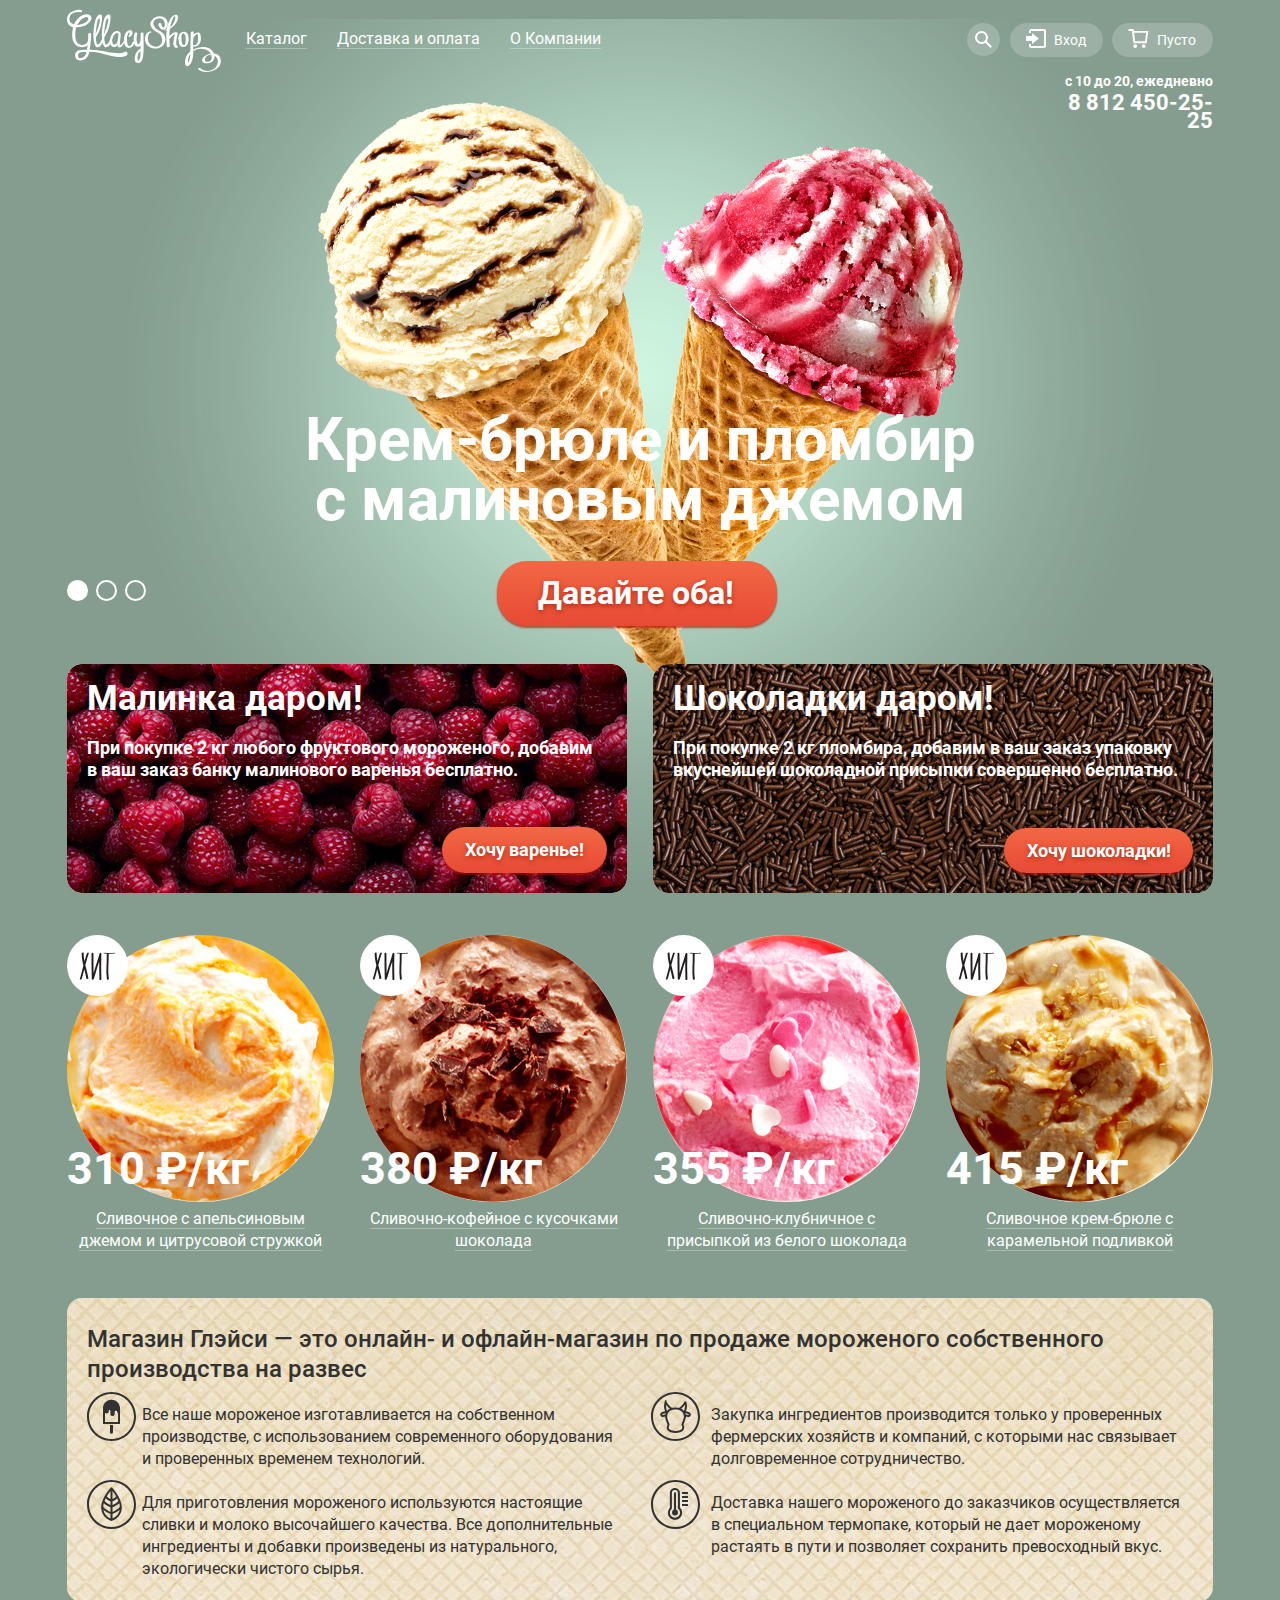
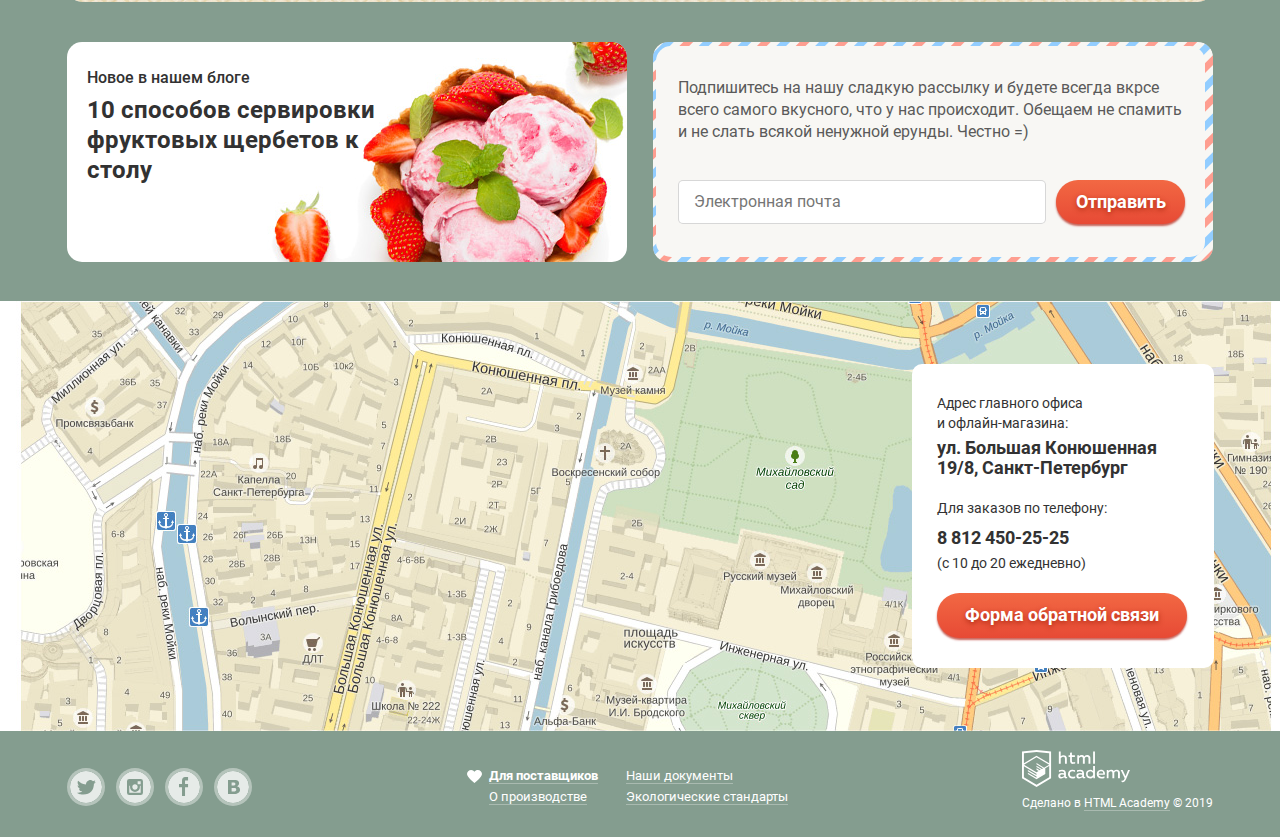
==== commit c1e31a97: "ikfds" ====
--- a/index.html
+++ b/index.html
@@ -59,7 +59,13 @@
           </div>
         </div>
         <div class="busket-container">
-          <button type="button" class="busket"><svg xmlns="http://www.w3.org/2000/svg" width="21" height="20" viewBox="0 0 21 20"><g fill="#FFF"><path d="M5.657 2.031L5.422 0H0v2h3.64l1.5 13h13.988l1.699-12.969H5.657zM17.372 13H6.922L5.888 4.031h12.66L17.372 13z"/><circle cx="6.984" cy="18" r="2"/><circle cx="15.984" cy="18" r="2"/></g></svg> Пусто</button>
+            <button type="button" class="busket">
+                <svg xmlns="http://www.w3.org/2000/svg" width="21" height="20" viewBox="0 0 21 20">
+                <g>
+                <path d="M5.657 2.031L5.422 0H0v2h3.64l1.5 13h13.988l1.699-12.969H5.657zM17.372 13H6.922L5.888 4.031h12.66L17.372 13z"/><circle cx="6.984" cy="18" r="2"/><circle cx="15.984" cy="18" r="2"/>
+                </g>
+                </svg> 
+                Пусто</button>
         </div>
       </div>
     </div>
--- a/css/style.css
+++ b/css/style.css
@@ -115,6 +115,10 @@
   padding:9px 17px 9px 45px;
   line-height: 16px;
 }
+.catalog-busket .busket  {
+  background-color: white;
+  color: black;
+}
 .catalog-busket .busket::before {
   content:"";
   top:6px;
@@ -123,7 +127,7 @@
   display:block;
   width:21px;
   height:19px;
-  background-image:url("../img/basket.svg") ;
+  background-image:url("../img/basket-red.svg") ;
 }
 .catalog-busket .busket:hover::before {
   content:"";
@@ -1012,6 +1016,10 @@
   background-size: 10px 10px;
   background-repeat:no-repeat ;
   align-self: flex-start;
+}
+.filter select:hover {
+  color: black;
+  background-image: url("../img/icon-down.svg");
 }
 .filter option {
   color:black;
@@ -1254,6 +1262,7 @@
     border: solid 1px #d3d3d2;
     font-size: 14px;
     line-height: 24px;
+    
   }
   .entrance-container {
     position: relative;
@@ -1570,4 +1579,54 @@
 }
 .main-header :-moz-placeholder {
   font-size: 14px;
-}+}
+.left-arrow {
+  transform: scale(-1, 1);
+  opacity: 0.2;
+}
+.pages .one {
+  border-radius: 50%;
+  background-color: rgba(255,255,255);
+  color:black;
+}
+.contact p {
+  margin: 0;
+  color: white;
+  font-size: 14px;
+  font-weight: bold;
+  line-height: 16px;
+  text-align: right;
+  margin-bottom: 5px;
+}
+
+.contact a {
+  text-decoration-line: none;
+  font-size: 22px;
+  font-weight: bold;
+  display: block;
+  text-align: right;
+}
+.red-catalog {
+  margin: 10px 15px 8px;
+}
+.main-menu .red-catalog {
+  padding: 10px 15px 8px;
+  margin: 0;
+  border-bottom: none;
+  background-color:#d07058;
+  font-weight: bold;
+  color: white;
+  border-radius:30px;
+}
+.busket svg {
+  top: 6px;
+  left: 16px;
+  position: absolute;
+  display: block;
+  width: 21px;
+  height: 19px;
+  fill: white;
+}
+.busket:hover svg {
+  fill: black;
+}
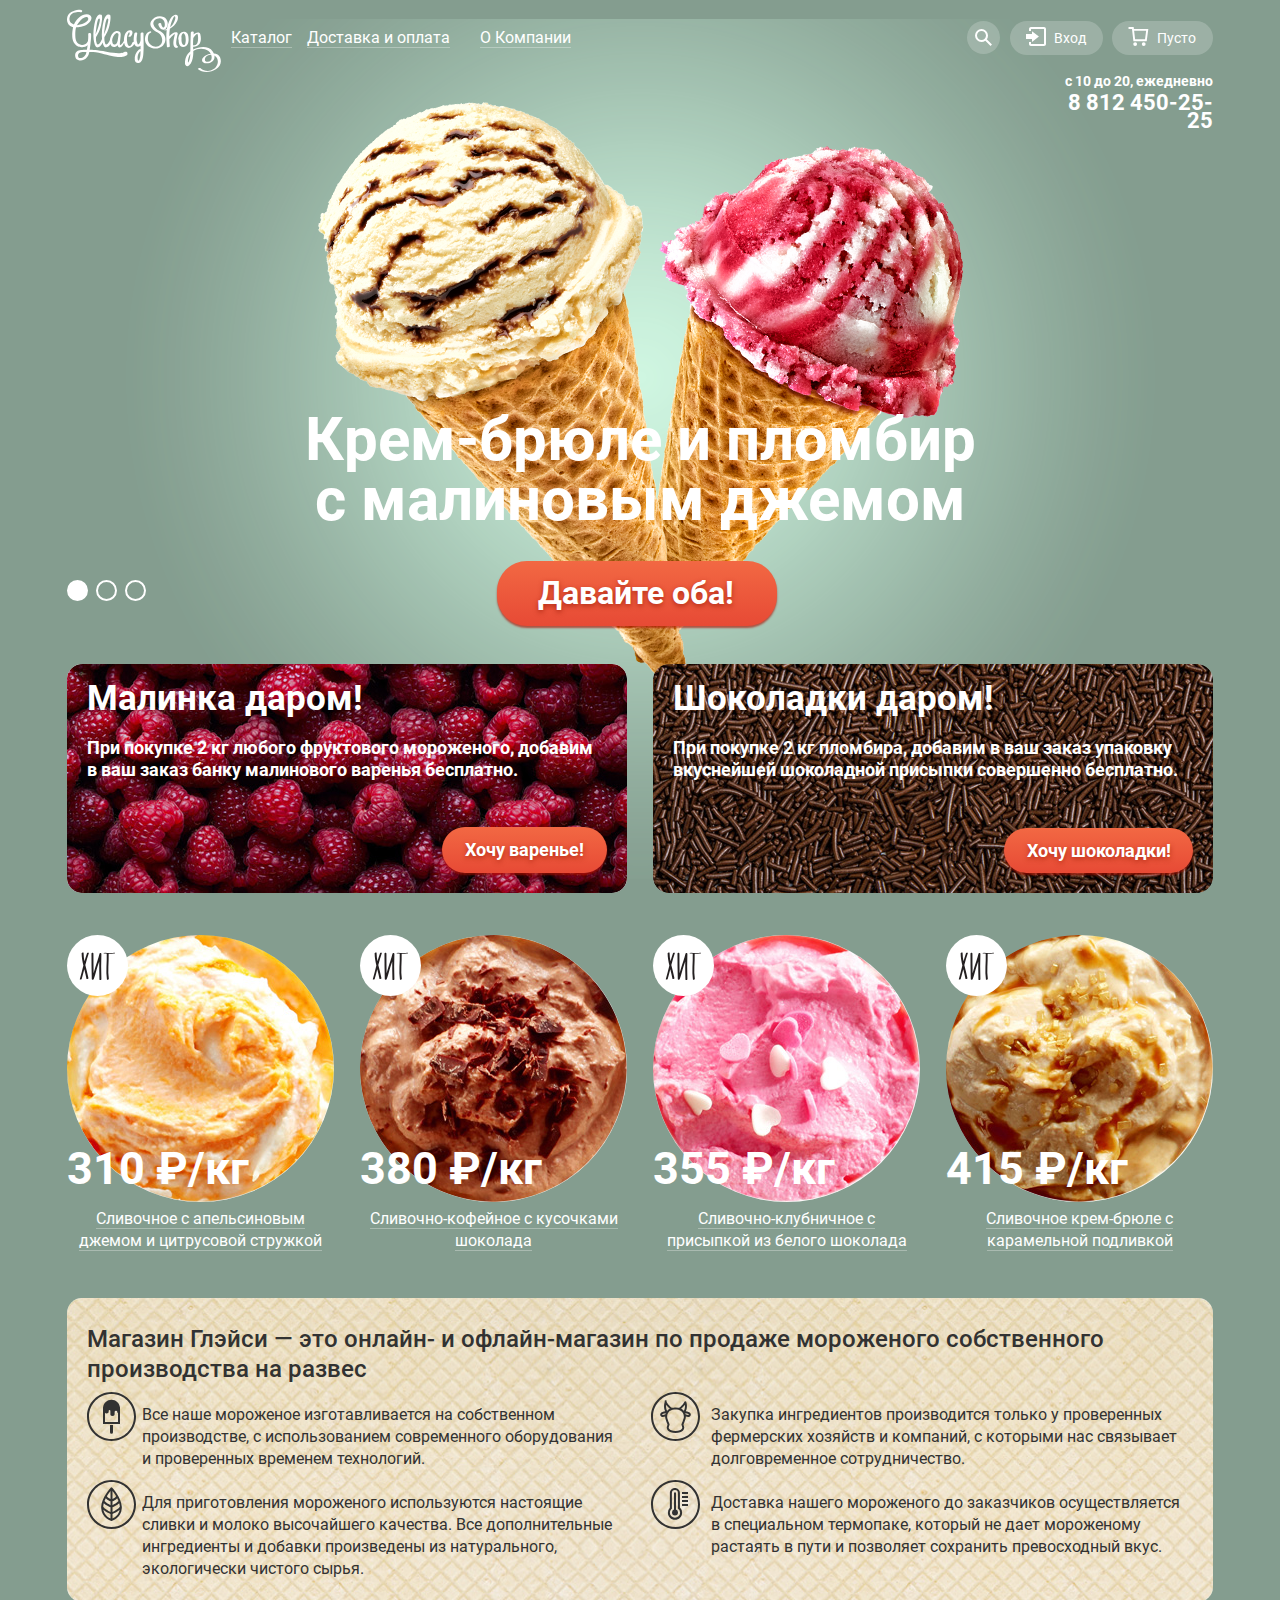
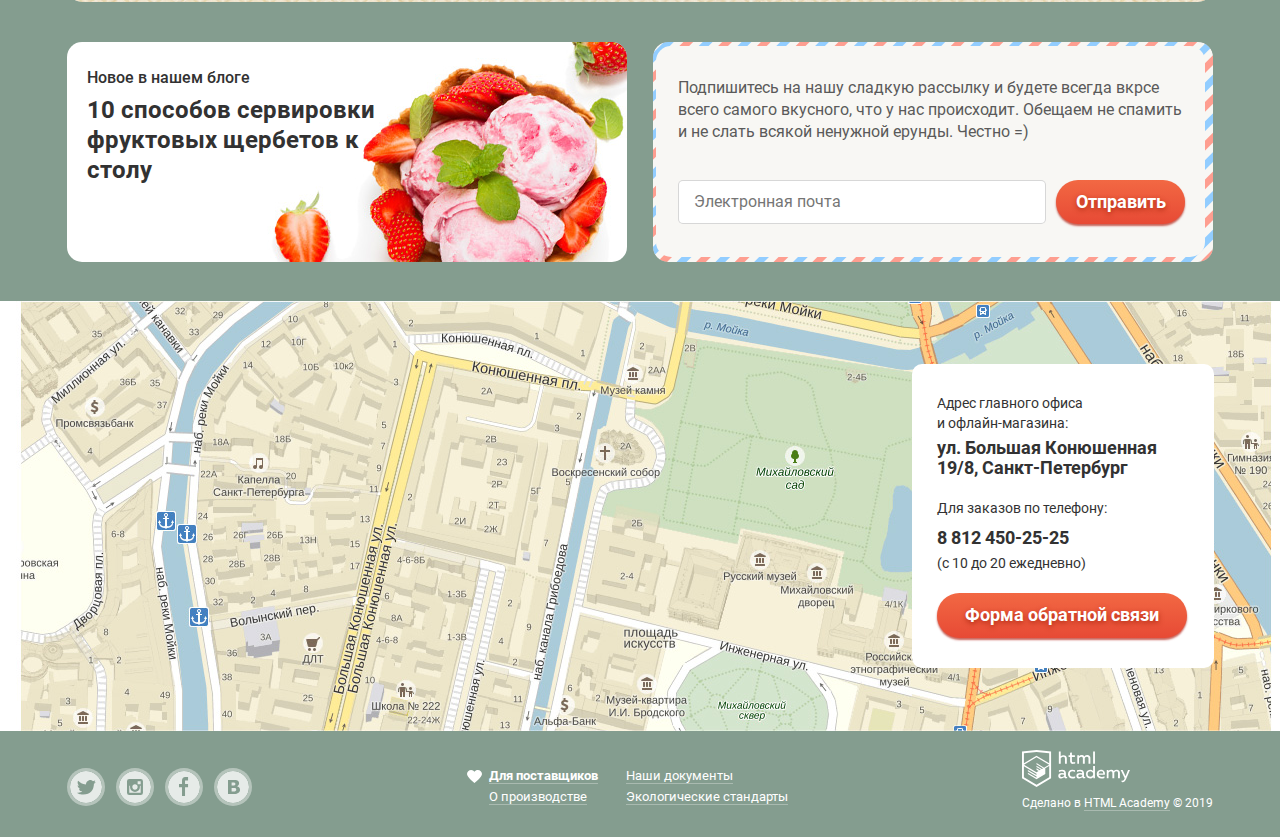
==== commit 0405e76b: "B14 B15 B17" ====
--- a/index.html
+++ b/index.html
@@ -11,27 +11,33 @@
 <body class="green body">
   <header class="main-header">
     <div class="container container--flex">
-      <a title="Вы уже здесь" class="logo" href="#"><img src="img/gllacy.svg" width="154" height="64"
-          alt="Логотип компании" /></a>
-          <nav class="main-nav">
-            <ul class="main-menu">
-              <li class="main-menu__catalog">
-                <a href="#" class="border-a">Каталог</a>
-                <ul class="sub-menu">
-                  <li><span>Новинки</span></li>
-                  <li><a href="catalog.html">Сливочное</a></li>
-                  <li><a href="#">Щербеты</a></li>
-                  <li><a href="#">Фруктовый лед</a></li>
-                  <li><a href="#">Мелорин</a></li>
-                </ul>
-              </li>
-              <li><a href="#" class="border-a">Доставка и оплата</a></li>
-              <li><a href="#" class="border-a">О Компании</a></li>
+      <div class="logo">
+        <img src="img/gllacy.svg" width="154" height="64" alt="Логотип компании" />
+      </div>
+      <nav class="main-nav">
+        <ul class="main-menu">
+          <li class="main-menu__catalog">
+            <a href="#" class="border-a">Каталог</a>
+            <ul class="sub-menu">
+              <li><span>Новинки</span></li>
+              <li><a href="catalog.html">Сливочное</a></li>
+              <li><a href="#">Щербеты</a></li>
+              <li><a href="#">Фруктовый лед</a></li>
+              <li><a href="#">Мелорин</a></li>
             </ul>
-          </nav>
+          </li>
+          <li><a href="#" class="border-a">Доставка и оплата</a></li>
+          <li><a href="#" class="border-a">О Компании</a></li>
+        </ul>
+      </nav>
       <div class="user-menu">
         <div class="loup-container">
-          <button type="button" aria-label="Поиск" class="search"><svg xmlns="http://www.w3.org/2000/svg" xmlns:xlink="http://www.w3.org/1999/xlink" width="17" height="17" viewBox="0 0 17 17"><path fill="#fff" d="M16.958 15.527L11.75 10.32A6.455 6.455 0 0 0 13 6.5 6.5 6.5 0 1 0 6.5 13a6.465 6.465 0 0 0 3.839-1.263l5.205 5.204 1.414-1.414zM6.5 11C4.019 11 2 8.981 2 6.5S4.019 2 6.5 2 11 4.019 11 6.5 8.981 11 6.5 11z"/></svg></button>
+          <button type="button" aria-label="Поиск" class="search"><svg xmlns="http://www.w3.org/2000/svg"
+              xmlns:xlink="http://www.w3.org/1999/xlink" width="17" height="17" viewBox="0 0 17 17">
+              <path fill="#fff"
+                d="M16.958 15.527L11.75 10.32A6.455 6.455 0 0 0 13 6.5 6.5 6.5 0 1 0 6.5 13a6.465 6.465 0 0 0 3.839-1.263l5.205 5.204 1.414-1.414zM6.5 11C4.019 11 2 8.981 2 6.5S4.019 2 6.5 2 11 4.019 11 6.5 8.981 11 6.5 11z" />
+            </svg>
+          </button>
           <div class="search-container">
             <form action="https://echo.htmlacademy.ru" method="GET" class="form">
               <input type="search" placeholder="Что ищем?" name="search" class="input" />
@@ -39,7 +45,14 @@
           </div>
         </div>
         <div class="entrance-container">
-          <button type="button" class="entrance"> <svg xmlns="http://www.w3.org/2000/svg" xmlns:xlink="http://www.w3.org/1999/xlink" width="21" height="19" viewBox="0 0 21 19"><g fill="#fff"><path d="M6 14.875L12.917 9.5 6 4.125v2.917H-.042v4.917H6z"/><path d="M18 0H5C3.9 0 3 .9 3 2v2h2V2h13v15H5v-2H3v2c0 1.1.9 2 2 2h13c1.1 0 2-.9 2-2V2c0-1.1-.9-2-2-2z"/></g></svg>
+          <button type="button" class="entrance"> <svg xmlns="http://www.w3.org/2000/svg"
+              xmlns:xlink="http://www.w3.org/1999/xlink" width="21" height="19" viewBox="0 0 21 19">
+              <g fill="#fff">
+                <path d="M6 14.875L12.917 9.5 6 4.125v2.917H-.042v4.917H6z" />
+                <path
+                  d="M18 0H5C3.9 0 3 .9 3 2v2h2V2h13v15H5v-2H3v2c0 1.1.9 2 2 2h13c1.1 0 2-.9 2-2V2c0-1.1-.9-2-2-2z" />
+              </g>
+            </svg>
             Вход</button>
           <div class="form-container form">
             <form action="https://echo.htmlacademy.ru" method="POST">
@@ -48,7 +61,7 @@
               <h2 class="visually-hidden">Поле для пароля</h2>
               <input type="password" name="password" placeholder="Пaроль" class="input" />
               <section class="button-container">
-                  <h2 class="visually-hidden">Секция со сслыкакми на регистрацию и сброс пароля</h2>
+                <h2 class="visually-hidden">Секция со сслыкакми на регистрацию и сброс пароля</h2>
                 <button type="button" class="red-buttons enter">Войти</button>
                 <div>
                   <a href="#">Забыли пароль?</a>
@@ -59,13 +72,17 @@
           </div>
         </div>
         <div class="busket-container">
-            <button type="button" class="busket">
-                <svg xmlns="http://www.w3.org/2000/svg" width="21" height="20" viewBox="0 0 21 20">
-                <g>
-                <path d="M5.657 2.031L5.422 0H0v2h3.64l1.5 13h13.988l1.699-12.969H5.657zM17.372 13H6.922L5.888 4.031h12.66L17.372 13z"/><circle cx="6.984" cy="18" r="2"/><circle cx="15.984" cy="18" r="2"/>
-                </g>
-                </svg> 
-                Пусто</button>
+          <button type="button" class="busket">
+            <svg xmlns="http://www.w3.org/2000/svg" width="21" height="20" viewBox="0 0 21 20">
+              <g>
+                <path
+                  d="M5.657 2.031L5.422 0H0v2h3.64l1.5 13h13.988l1.699-12.969H5.657zM17.372 13H6.922L5.888 4.031h12.66L17.372 13z" />
+                <circle cx="6.984" cy="18" r="2" />
+                <circle cx="15.984" cy="18" r="2" />
+              </g>
+            </svg>
+            Пусто
+          </button>
         </div>
       </div>
     </div>
@@ -81,19 +98,19 @@
       <div class="slider">
         <div class="slider-wrapper">
           <div class="slider-1">
-            <img class="slider-img" src="img/slide-1.png" width="1045" height="881" alt="изображение  слайда 1" />
+            <img class="slider-img" src="img/slideone.png" width="1045" height="881" alt="изображение  слайда 1" />
             <h2 class="slider-title">Крем-брюле и пломбир
               с малиновым джемом</h2>
             <button class="red-buttons">Давайте оба!</button>
           </div>
           <div class="slider-2">
-            <img class="slider-img" src="img/slide-2.png" width="1065" height="859" alt="изображение  слайда 2" />
+            <img class="slider-img" src="img/slidetwo.png" width="1065" height="859" alt="изображение  слайда 2" />
             <h2 class="slider-title">Шоколадный пломбир
               и лимонный сорбет </h2>
             <button class="red-buttons">Давайте оба!</button>
           </div>
           <div class="slider-3">
-            <img class="slider-img" src="img/slide-3.png" width="1079" height="854" alt="изображение  слайда 3" />
+            <img class="slider-img" src="img/slidethree.png" width="1079" height="854" alt="изображение  слайда 3" />
             <h2 class="slider-title">Пломбир с помадкой
               и клубничный щербет</h2>
             <button class="red-buttons">Давайте оба!</button>
@@ -107,7 +124,7 @@
       </ul>
     </div>
     <section class="container container--flex two-box">
-        <h2 class="visually-hidden">Наши акции</h2>
+      <h2 class="visually-hidden">Наши акции</h2>
       <div class="berry-chocolate raspberry">
         <span>Малинка даром!</span>
         <p>
@@ -126,66 +143,66 @@
       </div>
     </section>
     <section class="container container--flex catalog">
-        <h2 class="visually-hidden">Каталог</h2>
+      <h2 class="visually-hidden">Каталог</h2>
       <div class="icecream-catalog-index">
         <h2 class="visually-hidden">Каталог</h2>
         <ul class="icecream-list">
-            <li class="icecream item">
-                <div class="img-container-catalog hit">
-                  <a href="#"><img src="img/1.jpg" width="267" height="267" alt="картинка с мороженым" /></a>
-                  <p class="cost">310 <span class="ruble">&#8381;</span>/кг</p>
-                </div>
-                <div class="a-container">
-                  <a class="border-a" href="#">
-                    Сливочное с апельсиновым джемом и цитрусовой стружкой
-                  </a>
-                </div>
-                <button class="red-buttons sent-ice">Быстрый просмотр</button>
-              </li>
-    
-              <li class="icecream item">
-                <div class="img-container-catalog hit">
-                  <a href="#"><img src="img/2.jpg" width="267" height="267" alt="картинка с мороженым" /></a>
-                  <p class="cost">380 <span class="ruble">&#8381;</span>/кг</p>
-                </div>
-                <div class="a-container">
-                  <a class="border-a" href="#">
-                    Сливочно-кофейное с кусочками шоколада
-                  </a>
-                </div>
-                <button class="red-buttons sent-ice">Быстрый просмотр</button>
-              </li>
-    
-              <li class="icecream item">
-                <div class="img-container-catalog hit">
-                  <a href="#"><img src="img/3.jpg" width="267" height="267" alt="картинка с мороженым" /></a>
-                  <p class="cost">355 <span class="ruble">&#8381;</span>/кг</p>
-                </div>
-                <div class="a-container">
-                  <a class="border-a" href="#">
-                    Сливочно-клубничное с присыпкой из белого шоколада
-                  </a>
-                </div>
-                <button class="red-buttons sent-ice">Быстрый просмотр</button>
-              </li>
-    
-              <li class="icecream item">
-                <div class="img-container-catalog hit">
-                  <a href="#"><img src="img/4.jpg" width="267" height="267" alt="картинка с мороженым" /></a>
-                  <p class="cost">415 <span class="ruble">&#8381;</span>/кг</p>
-                </div>
-                <div class="a-container">
-                  <a class="border-a" href="#">
-                    Сливочное крем-брюле с карамельной подливкой
-                  </a>
-                </div>
-                <button class="red-buttons sent-ice">Быстрый просмотр</button>
-              </li>
+          <li class="icecream item">
+            <div class="img-container-catalog hit">
+              <a href="#"><img src="img/firstice.jpg" width="267" height="267" alt="картинка с мороженым" /></a>
+              <p class="cost">310 <span class="ruble">&#8381;</span>/кг</p>
+            </div>
+            <div class="a-container">
+              <a class="border-a" href="#">
+                Сливочное с апельсиновым джемом и цитрусовой стружкой
+              </a>
+            </div>
+            <button class="red-buttons sent-ice">Быстрый просмотр</button>
+          </li>
+
+          <li class="icecream item">
+            <div class="img-container-catalog hit">
+              <a href="#"><img src="img/secondice.jpg" width="267" height="267" alt="картинка с мороженым" /></a>
+              <p class="cost">380 <span class="ruble">&#8381;</span>/кг</p>
+            </div>
+            <div class="a-container">
+              <a class="border-a" href="#">
+                Сливочно-кофейное с кусочками шоколада
+              </a>
+            </div>
+            <button class="red-buttons sent-ice">Быстрый просмотр</button>
+          </li>
+
+          <li class="icecream item">
+            <div class="img-container-catalog hit">
+              <a href="#"><img src="img/thirdice.jpg" width="267" height="267" alt="картинка с мороженым" /></a>
+              <p class="cost">355 <span class="ruble">&#8381;</span>/кг</p>
+            </div>
+            <div class="a-container">
+              <a class="border-a" href="#">
+                Сливочно-клубничное с присыпкой из белого шоколада
+              </a>
+            </div>
+            <button class="red-buttons sent-ice">Быстрый просмотр</button>
+          </li>
+
+          <li class="icecream item">
+            <div class="img-container-catalog hit">
+              <a href="#"><img src="img/fourth.jpg" width="267" height="267" alt="картинка с мороженым" /></a>
+              <p class="cost">415 <span class="ruble">&#8381;</span>/кг</p>
+            </div>
+            <div class="a-container">
+              <a class="border-a" href="#">
+                Сливочное крем-брюле с карамельной подливкой
+              </a>
+            </div>
+            <button class="red-buttons sent-ice">Быстрый просмотр</button>
+          </li>
         </ul>
       </div>
     </section>
     <section class="container container--flex">
-        <h2 class="visually-hidden"> О нашем магазине</h2>
+      <h2 class="visually-hidden"> О нашем магазине</h2>
       <div class="about-us">
         <h1>
           Магазин Глэйси &mdash; это онлайн- и офлайн-магазин по продаже
@@ -216,13 +233,13 @@
       </div>
     </section>
     <article class="container container--flex blog-and-mail">
-        <h2 class="visually-hidden">Наш блог</h2>
+      <h2 class="visually-hidden">Наш блог</h2>
       <div class="blog">
         <p>Новое в нашем блоге</p>
         <a href="#">10 способов сервировки фруктовых щербетов к столу </a>
       </div>
       <section class="mail-border">
-          <h2 class="visually-hidden">Наша почта</h2>
+        <h2 class="visually-hidden">Наша почта</h2>
         <div class="mail">
           <p>
             Подпишитесь на нашу сладкую рассылку и будете всегда вкрсе всего
@@ -237,41 +254,47 @@
       </section>
     </article>
     <section class="map">
-        <h2 class="visually-hidden">Карта</h2>
-     <div class="container container--relative">
-       <div class="adress">
-        <p class="contact p-width">
-          Адрес главного офиса
-          и офлайн-магазина:
-        </p>
-        <p class="contact-adress">
-          ул. Большая Конюшенная 19/8, Санкт-Петербург
-        </p>
-        <p class="contact tel-width">
-          Для заказов по телефону:
-        </p>
-        <a href="tel:+78124502525">8 812 450-25-25</a>
-        <p class="contact time">
-          (с 10 до 20 ежедневно)
-        </p>
-        <button class="red-buttons sent-adress" id="recall">
-          Форма обратной связи
-        </button>
-      </div>
-    </div>
-    <iframe class="google-map" src="https://www.google.com/maps/embed?pb=!1m18!1m12!1m3!1d1998.603625305669!2d30.320853351647983!3d59.93871916896526!2m3!1f0!2f0!3f0!3m2!1i1024!2i768!4f13.1!3m3!1m2!1s0x4696310fca145cc1%3A0x42b32648d8238007!2z0JHQvtC70YzRiNCw0Y8g0JrQvtC90Y7RiNC10L3QvdCw0Y8g0YPQuy4sIDE5LzgsINCh0LDQvdC60YIt0J_QtdGC0LXRgNCx0YPRgNCzLCAxOTExODY!5e0!3m2!1sru!2sru!4v1572865420082!5m2!1sru!2sru"   allowfullscreen=""></iframe>
+      <h2 class="visually-hidden">Карта</h2>
+      <div class="container container--relative">
+        <div class="adress">
+          <p class="contact p-width">
+            Адрес главного офиса
+            и офлайн-магазина:
+          </p>
+          <p class="contact-adress">
+            ул. Большая Конюшенная 19/8, Санкт-Петербург
+          </p>
+          <p class="contact tel-width">
+            Для заказов по телефону:
+          </p>
+          <a href="tel:+78124502525">8 812 450-25-25</a>
+          <p class="contact time">
+            (с 10 до 20 ежедневно)
+          </p>
+          <button class="red-buttons sent-adress" id="recall">
+            Форма обратной связи
+          </button>
+        </div>
+      </div>
+      <iframe class="google-map"
+        src="https://www.google.com/maps/embed?pb=!1m18!1m12!1m3!1d1998.603625305669!2d30.320853351647983!3d59.93871916896526!2m3!1f0!2f0!3f0!3m2!1i1024!2i768!4f13.1!3m3!1m2!1s0x4696310fca145cc1%3A0x42b32648d8238007!2z0JHQvtC70YzRiNCw0Y8g0JrQvtC90Y7RiNC10L3QvdCw0Y8g0YPQuy4sIDE5LzgsINCh0LDQvdC60YIt0J_QtdGC0LXRgNCx0YPRgNCzLCAxOTExODY!5e0!3m2!1sru!2sru!4v1572865420082!5m2!1sru!2sru"
+        allowfullscreen=""></iframe>
     </section>
     <footer class="main-footer">
       <div class="container container--flex">
         <ul class="social">
-          <li><a href="https://twitter.com" aria-label="Твиттер"></a></li>
-          <li>
-            <a href="https://www.instagram.com" aria-label="Инстаграм"> </a>
-          </li>
-          <li>
-            <a href="https://www.facebook.com" aria-label="Фэйсбук"> </a>
-          </li>
-          <li><a href="https://vk.com" aria-label="Вконтакте"> </a></li>
+          <li class="twitter">
+            <a href="https://twitter.com" aria-label="Твиттер"></a>
+          </li>
+          <li class="instagram">
+            <a href="https://www.instagram.com" aria-label="Инстаграм"></a>
+          </li>
+          <li class="facebook">
+            <a href="https://www.facebook.com" aria-label="Фэйсбук"></a>
+          </li>
+          <li class="vkontacte">
+            <a href="https://vk.com" aria-label="Вконтакте"></a>
+          </li>
         </ul>
         <div class="details">
           <ul>
@@ -294,12 +317,12 @@
           </ul>
         </div>
         <div class="autor">
-          <a href="https://htmlacademy.ru">
+          <a href="https://htmlacademy.ru/intensive/htmlcss">
             <img src="img/logo-htmlacademy.svg" width="108" height="39" alt="ссылка на академию" />
           </a>
           <p>
             Cделано в
-            <a href="https://htmlacademy.ru" class="border-a">HTML Academy</a>
+            <a href="https://htmlacademy.ru/intensive/htmlcss" class="border-a">HTML Academy</a>
             &copy; 2019
           </p>
         </div>
@@ -320,4 +343,5 @@
   </div>
   <script src="js/script.js"></script>
 </body>
+
 </html>--- a/css/style.css
+++ b/css/style.css
@@ -33,7 +33,7 @@
 .social, 
 .details ul, 
 .more-details ul,
-.pagging  ul  {
+.pagging  ul {
   padding: 0;
   list-style: none;
   margin: 0;
@@ -60,8 +60,8 @@
   text-shadow: 0px 2px 5px rgba(160, 32, 11, 0.76);
   letter-spacing: normal;
 }
-.user-menu{
-  padding-top:23px;
+.user-menu {
+  padding-top:21px;
   display: flex;
   flex-wrap: wrap;
   margin-left:auto;
@@ -76,26 +76,26 @@
 .entrance {
   display: block;
   position: relative;
-  background-color:rgba(255, 255, 255, 0.2) ;
+  background-color: rgba(255, 255, 255, 0.2) ;
   font-size: 14px;
-  border-radius:30px;
+  border-radius: 30px;
   line-height: 16px;
-  border:none;
-  color:white;
-  padding-left:44px;
-  padding-top:9px;
-  padding-bottom:9px;
-  padding-right:17px;
+  border: none;
+  color: white;
+  padding-left: 44px;
+  padding-top: 9px;
+  padding-bottom: 9px;
+  padding-right: 17px;
   align-self: flex-start;
-  margin-left:10px;
+  margin-left: 10px;
 }
 .entrance svg {
-  top:6px;
-  left:16px;
-  position: absolute;
-  display:block;
-  width:21px;
-  height:19px;
+  top: 6px;
+  left: 16px;
+  position: absolute;
+  display: block;
+  width: 21px;
+  height: 19px;
 }
 .busket:hover {
   background-color: white;
@@ -103,16 +103,16 @@
 }
 .busket {
   position: relative;
-  background-color:rgba(255, 255, 255, 0.2) ;
+  background-color: rgba(255, 255, 255, 0.2) ;
   font-size: 14px;
-  border-radius:30px;
-  line-height:14px;
-  padding-left:30px;
-  border:none;
-  color:white;
-  margin-left:9px;
-  align-self:flex-start;
-  padding:9px 17px 9px 45px;
+  border-radius: 30px;
+  line-height: 14px;
+  padding-left: 30px;
+  border: none;
+  color: white;
+  margin-left: 9px;
+  align-self: flex-start;
+  padding: 9px 17px 9px 45px;
   line-height: 16px;
 }
 .catalog-busket .busket  {
@@ -120,46 +120,46 @@
   color: black;
 }
 .catalog-busket .busket::before {
-  content:"";
-  top:6px;
-  left:16px;
-  position: absolute;
-  display:block;
-  width:21px;
-  height:19px;
-  background-image:url("../img/basket-red.svg") ;
+  content: "";
+  top: 6px;
+  left: 16px;
+  position: absolute;
+  display: block;
+  width: 21px;
+  height: 19px;
+  background-image: url("../img/basket-red.svg");
 }
 .catalog-busket .busket:hover::before {
-  content:"";
-  top:6px;
-  left:16px;
-  position: absolute;
-  display:block;
-  width:21px;
-  height:19px;
-  background-image:url("../img/basket-red.svg") ;
+  content: "";
+  top: 6px;
+  left: 16px;
+  position: absolute;
+  display: block;
+  width: 21px;
+  height: 19px;
+  background-image: url("../img/basket-red.svg");
 }
 .busket:hover path {
   fill: black;
 }
 .busket svg {
-  top:6px;
-  left:16px;
-  position: absolute;
-  display:block;
-  width:21px;
-  height:19px;
+  top: 6px;
+  left: 16px;
+  position: absolute;
+  display: block;
+  width: 21px;
+  height: 19px;
 }
 .icecream-list {
-  display:flex;
+  display: flex;
   flex-wrap: wrap;
   list-style: none;
   padding: 0;
   margin-left: -13px;
   margin-right: -13px;
 }
-.icecream-list .icecream{
-  text-align:center;
+.icecream-list .icecream {
+  text-align: center;
   padding-bottom: 0px;
   position: relative;
 }
@@ -185,7 +185,7 @@
   background-size: 550px 229px;
   background-repeat: round;
   border-radius: 16px;
-  margin-left:26px;
+  margin-left: 26px;
 }
 .berry-chocolate {
   font-size: 18px;
@@ -196,8 +196,8 @@
   width: 560px;
   height: 229px;
   padding: 20px;
-  padding-top:14px;
-  margin-bottom:10px;
+  padding-top: 14px;
+  margin-bottom: 10px;
 }
 .berry-chocolate span {
   font-size: 35px;
@@ -207,26 +207,26 @@
   margin-bottom: 0px;
 }
 .berry-chocolate p {
-  width:515px;
+  width: 515px;
 }
 .about-us {
   box-sizing: content-box;
   width: 1146px;
   color: #323232;
   padding: 26px 20px;
-  padding-bottom:0px;
+  padding-bottom: 0px;
   padding-right: 22px;
   background-color: #9d8b84;
   background-image: url("../img/lattice.jpg");
   background-size: 1146px 306px;
   background-repeat: round;
   border-radius: 15px;
-  margin-bottom:40px;
+  margin-bottom: 40px;
 }
 .about-us h1 {
-  padding:0;
-  margin:0px;
-  margin-bottom:20px;
+  padding: 0;
+  margin: 0px;
+  margin-bottom: 20px;
   font-size: 24px;
   font-weight: 500;
   line-height: 30px;
@@ -287,7 +287,7 @@
   padding-right: 5px;
   padding-left: 3px;
   padding-bottom: 5px;
-  margin-left:26px;
+  margin-left: 26px;
 }
 .mail p {
   font-size: 16px;
@@ -310,7 +310,7 @@
 .icecream a {
   color: white;
   text-align: center;
-  line-height:22px;
+  line-height: 22px;
 }
 .cost {
   font-weight: 700;
@@ -323,17 +323,17 @@
   justify-content: flex-start;
 }
 .list {
-  display:flex;
+  display: flex;
   justify-content: space-between;
-  margin-bottom:32px;
-  margin-top:0;
-  padding-top:32px;
+  margin-bottom: 32px;
+  margin-top: 0;
+  padding-top: 32px;
 }
 .main-header nav {
-  display:flex;
+  display: flex;
 } 
 .search {
-  margin-left:auto;
+  margin-left: auto;
   width: 33px;
   height: 33px;
   background-color: rgba(255, 255, 255, 0.2);
@@ -351,12 +351,13 @@
 .icecream div {
   border-radius: 50%;
 }
-.details { margin-top:35px;
-    margin-left:240px;
+.details { 
+  margin-top: 35px;
+  margin-left: 240px;
 }
 .more-details {
-    margin-top:35px;
-    margin-left:28px;
+  margin-top: 35px;
+  margin-left: 28px;
 }
 .details li {
   list-style: none;
@@ -391,7 +392,7 @@
   font-size: 12px;
 }
 .autor {
-  margin-top:18px;
+  margin-top: 18px;
   margin-left: auto;
   flex-direction: column;
   justify-content: flex-start;
@@ -407,7 +408,7 @@
 .social a {
   opacity: 0.8;
 }
-.social li:nth-of-type(1) a {
+.twitter a {
   display: block;
   margin-left: 0px;
   width: 32px;
@@ -418,7 +419,7 @@
   box-shadow: 0 0 0 3px rgba(255, 255, 255, 0.5);
 }
 
-.social li:nth-of-type(2) a {
+.instagram a {
   display: block;
   margin-left: 17px;
   width: 32px;
@@ -428,7 +429,7 @@
   border-radius: 50%;
   box-shadow: 0 0 0 3px rgba(255, 255, 255, 0.5);
 }
-.social li:nth-of-type(3) a {
+.facebook a {
   display: block;
   margin-left: 17px;
   width: 32px;
@@ -438,7 +439,7 @@
   border-radius: 50%;
   box-shadow: 0 0 0 3px rgba(255, 255, 255, 0.5);
 }
-.social li:nth-of-type(4) a {
+.vkontacte a {
   display: block;
   margin-left: 17px;
   width: 32px;
@@ -471,12 +472,11 @@
 .contact {
   width: 170px;
   margin-bottom: 5px;
-  margin:0;
-
+  margin: 0;
 }
 .contact p {
-  margin:0;
-  color:white;
+  margin: 0;
+  color: white;
   font-size: 14px;
   font-weight: bold;
   line-height: 16px;
@@ -498,8 +498,8 @@
   left: -22px;
 }
 .social {
-  margin-top:40px;
-  margin-left:3px;
+  margin-top: 40px;
+  margin-left: 3px;
 }
 
 .autor p {
@@ -510,124 +510,123 @@
 }
 
 .icecream img {
-  border-radius:50%;
+  border-radius: 50%;
 }
 
 .icecream div {
-  position:relative;
+  position: relative;
 }
 .icecream .img-container-catalog.hit::before {
-  width:61px;
-  height:61px;
-  content:"";
-  position:absolute;
+  width: 61px;
+  height: 61px;
+  content: "";
+  position: absolute;
   background-image: url("../img/hit.svg");
   background-size: 61px 61px;
   background-repeat: no-repeat;
-  top:0px;
-  left:0px;
-  box-sizing:border-box;
+  top: 0px;
+  left: 0px;
+  box-sizing: border-box;
 }
 .icecream .border-a {
- 
-  width:247;
+  width: 247;
 }
 .a-container {
-  margin:0 auto;
-  margin-bottom:8px;
-  width:250px;
+  margin: 0 auto;
+  margin-bottom: 8px;
+  width: 250px;
 }
 .kilos {
-  font-size:30px;
+  font-size: 30px;
   font-weight: bold;
 }
 .icecream .cost {
-  position:absolute;
-  top:211px;
-  left:0px;
-  margin:0px;
+  position: absolute;
+  top: 211px;
+  left: 0px;
+  margin: 0px;
 }
 .icecream li {
-  width:267px;
-  text-align:center;
+  width: 267px;
+  text-align: center;
 }
 icecream a:nth-of-type(2) {
-  width:247px;
+  width: 247px;
 }
 .img-container {
-  width:266px;
+  width: 266px;
   position: relative;
   margin:0 auto;
   margin-bottom: 9px;
 }
 .catalog {
-  margin-bottom:24px;
-  margin-top:10px;
+  margin-bottom: 24px;
+  margin-top: 10px;
 }
 .img-container a {
-  display:block;
+  display: block;
   border-radius: 50%;
 }
-.flex-cont{
-  display:flex;
-  flex-wrap:wrap;
-  justify-content:space-between;
-  padding-left:55px;
-}
-.flex-cont p{
-  position: relative;
-  width:480px;
-  margin-top:0px;
-  margin-bottom:22px;
+.flex-cont {
+  display: flex;
+  flex-wrap: wrap;
+  justify-content: space-between;
+  padding-left: 55px;
+}
+.flex-cont p {
+  position: relative;
+  width: 480px;
+  margin-top: 0px;
+  margin-bottom: 22px;
   line-height: 22px; 
 }
 .border-a {
-  color:white;
-  border-bottom:1px solid rgba(255, 255, 255, 0.3);
+  color: white;
+  border-bottom: 1px solid rgba(255, 255, 255, 0.3);
 }
 .icecream {
   padding-top: 6px;
-  width:293px;
+  width: 293px;
 }
 .flex-cont p:nth-of-type(1)::before{
-  content:'';
-  position:absolute;
-  display:block;
-  width:49px;
-  height:49px;
-  background-image:url("../img/ice-cream.svg");
-  left:-55px;
-  top:-12px;
+  content: "";
+  position: absolute;
+  display: block;
+  width: 49px;
+  height: 49px;
+  background-image: url("../img/ice-cream.svg");
+  left: -55px;
+  top: -12px;
 }
 .flex-cont p:nth-of-type(2)::before{
-  content:'';
-  position:absolute;
-  display:block;
-  width:49px;
-  height:49px;
-  background-image:url("../img/cow.svg");
-  left:-60px;
-  top:-12px;
+  content:"";
+  position: absolute;
+  display: block;
+  width: 49px;
+  height: 49px;
+  background-image: url("../img/cow.svg");
+  left: -60px;
+  top: -12px;
 }
 .flex-cont p:nth-of-type(3)::before{
-  content:'';
-  position:absolute;
-  display:block;
-  width:49px;
-  height:49px;
-  background-image:url("../img/eco.svg");
-  left:-55px;
-  top:-12px;
+  content: "";
+  position: absolute;
+  display: block;
+  width: 49px;
+  height: 49px;
+  background-image: url("../img/eco.svg");
+  left: -55px;
+  top: -12px;
 }
 .flex-cont p:nth-of-type(4)::before{
-  content:'';
-  position:absolute;
-  display:block;
-  width:49px;
-  height:49px;
-  background-image:url("../img/thermometer.svg");
-  left:-60px;
-  top:-12px;
+  content:"";
+  position: absolute;
+  display: block;
+  width: 49px;
+  height: 49px;
+  background-image: url("../img/thermometer.svg");
+  left: -60px;
+  top: -12px;
 }
 .two-box {
   justify-content: space-between;
@@ -638,51 +637,51 @@
   display: inline-block;
   box-shadow: 0px 2px 2px 0 rgba(172, 16, 0, 0.64);
   background-image: linear-gradient(to top, #e74a35, #f26843);
-  border:none;
-  border-radius:30px;
-  box-sizing: border-box;
-  text-align:center;
+  border: none;
+  border-radius: 30px;
+  box-sizing: border-box;
+  text-align: center;
   vertical-align: center;
-  font-weight:bold;
-}
-.sent{
-  width:129px;
-  height:44px;
+  font-weight: bold;
+} 
+.sent {
+  width: 129px;
+  height: 44px;
 }
 .jam {
-  width:165px;
-  height:46px;
+  width: 165px;
+  height: 46px;
   line-height: 46px;
 }
 .choco {
-  width:189px;
-  height:45px;
+  width: 189px;
+  height: 45px;
   line-height: 45px;
 }
 .mail form {
-  display:flex;
+  display: flex;
   justify-content: space-between;
 }
 .raspberry, .chocolate {
-  display:flex;
+  display: flex;
   flex-direction: column;
 }
 .raspberry .jam {
-  margin-top:auto;
+  margin-top: auto;
   margin-left: auto;
 }
 .chocolate .choco {
-  margin-top:auto;
+  margin-top: auto;
   margin-left: auto;
 }
 
 .img-container-catalog {
-  width:267px;
+  width: 267px;
   margin-bottom: 9px;
-  margin:0 auto;
+  margin: 0 auto;
 }
 .img-container-catalog a {
-  display:block;
+  display: block;
   border-radius: 50%;
 }
 .item {
@@ -692,90 +691,89 @@
   background-color: rgba(255,255,255,0.2);
   margin-bottom:-22px;
   border-radius: 5px;
-  position:relative;
+  position: relative;
   z-index: 1;
   box-shadow: 0px 20px 20px 0 rgba(0, 0, 0, 0.4);
 }
 .pages {
-  display:flex;
-
+  display: flex;
 }
 .pagging {
-  display:flex;
-  justify-content:flex-end;
-}
-.pages a{
-display:block;
-text-align: center;
-width:27px;
-height:27px;
-font-size:16px;
-line-height:16px ;
-color:white;
-box-sizing:border-box;
-padding-top:7px;
-padding-bottom:7px;
+  display: flex;
+  justify-content: flex-end;
+}
+.pages a {
+  display: block;
+  text-align: center;
+  width: 27px;
+  height: 27px;
+  font-size: 16px;
+  line-height: 16px ;
+  color: white;
+  box-sizing: border-box;
+  padding-top: 7px;
+  padding-bottom: 7px;
 }
 .pages .number:hover {
-  border-radius:50%;
+  border-radius: 50%;
   background-color: rgba(255,255,255,0.2);
 }
 .pages .number:active {
-  border-radius:50%;
+  border-radius: 50%;
   background-color: rgba(255,255,255);
-  color:black;
-}
-.pages li:first-of-type(1) a {
-  color:rgba(255,255,255,0.2);
+  color: black;
+}
+.arrowcontainer a {
+  color: rgba(255,255,255,0.2);
 }
 .recall-container {
-  position:fixed;
-  top:330px;
+  position: fixed;
+  top: 330px;
   left: 0; 
   right:0;
-  z-index:2;
-  margin:0 auto;
-  width:478px;
+  z-index: 2;
+  margin: 0 auto;
+  width: 478px;
 }
 .recall {
-  top:200px;
+  top: 200px;
   left: 0; 
   right:0;
-  display:flex;
+  display: flex;
   flex-direction: column;
   align-items: flex-start;
-  width:478px;
+  width: 478px;
   background-color: #f8f7f4;
-  padding:20px;
-  padding-left:22px;
-  padding-top:17px;
+  padding: 20px;
+  padding-left: 22px;
+  padding-top: 17px;
   border-radius: 10px;
 }
 .recall p {
-  margin:0;
+  margin: 0;
   font-family: Roboto;
   font-size: 24px;
   font-weight: 500;
   line-height:28px;
   text-align: left;
   color: #323232;
-  margin-bottom:19px;
+  margin-bottom: 19px;
 }
 .recall input{
-  margin-bottom:20px;
+  margin-bottom: 20px;
 }
 .recall input[name="name"],
 .recall input[name="email"]{
-  width:267px;
-  padding:13px;
-  border-radius:5px;
-  box-shadow:none;
+  width: 267px;
+  padding: 13px;
+  border-radius: 5px;
+  box-shadow: none;
   box-sizing: border-box;
   border: solid 1px rgba(178, 178, 178, 0.52);
 }
 .recall input[name="email"] {
   padding-top: 13px;
-  padding-bottom:11px;
+  padding-bottom: 11px;
 }
 .recall textarea {
   padding: 12px 13px;
@@ -791,21 +789,21 @@
 .recall button {
   width: 139px;
   height: 44px;
-  line-height:18px;
+  line-height: 18px;
 }
 .recall .red-buttons {
-  margin-left:auto;
-  margin-right:5px;
-  margin-bottom:10px;
+  margin-left: auto;
+  margin-right: 5px;
+  margin-bottom: 10px;
 }
 .recall .close {
-  display:block;
-  width:20px ;
-  height:20px ;
-  position:absolute;
-  left:443px;
-  top:17px;
-  border:none;
+  display: block;
+  width: 20px ;
+  height: 20px ;
+  position: absolute;
+  left: 443px;
+  top: 17px;
+  border: none;
   box-shadow: none;
   background-color: white;
   background-image: url("../img/cross-big.svg");
@@ -815,7 +813,7 @@
   width: 200px;
   height: 44px;
   box-shadow: 0px 1px 2px 0 #ac1000;
-  display:none;
+  display: none;
   cursor: pointer;
   position: absolute;
   left: 0;
@@ -823,31 +821,31 @@
   margin: 0 auto;
 }
 .icecream:hover  .sent-ice {
-  display:block;
+  display: block;
   margin:0 auto;
 }
 .slider-container {
-  margin-top:-152px;
-  position: relative;
-  margin-bottom:-215px;
+  margin-top: -152px;
+  position: relative;
+  margin-bottom: -215px;
 }
 .slider {
-  width:1146px;
+  width: 1146px;
   overflow: hidden;
-  display:flex;
+  display: flex;
 }
 .slider-1 {
-  padding-top:391px;
-  padding-bottom:349px;
-  position: relative;
-  width:1146px;
+  padding-top: 391px;
+  padding-bottom: 349px;
+  position: relative;
+  width: 1146px;
   flex-shrink: 0;
 }
 .slider-2 {
   padding-top: 391px;
   padding-bottom: 349px;
   position: relative;
-  width:1146px;
+  width: 1146px;
   flex-shrink: 0;
 }
 .slider-3 {
@@ -863,8 +861,8 @@
   height:21px;
   border-radius: 50%;
   border:2px solid white;
-  background-color:transparent;
-  box-sizing:border-box;
+  background-color: transparent;
+  box-sizing: border-box;
 
 }
 .slider-button.active {
@@ -872,39 +870,39 @@
 }
 .slider-buttons li:nth-of-type(2),
 .slider-buttons li:nth-of-type(3) {
-  margin-left:8px;
+  margin-left: 8px;
 }
 .slider-buttons{
   position: absolute;
-  left:27px;
-  top:545px;
+  left: 27px;
+  top: 545px;
   list-style: none;
-  display:flex;
-  padding-left:0;
+  display: flex;
+  padding-left: 0;
 }
 .slider-title {
-  width:680px;
+  width: 680px;
   font-size: 60px;
   font-weight: bold;
   line-height: 1;
   text-align: center;
   color: white;
-  margin:0 auto;
+  margin: 0 auto;
 }
 .slider-img {
   position: absolute;
-  left:0;
-  right:0;
-  top:0px;
-  margin:0 auto;
-  z-index:-1;
+  left: 0;
+  right: 0;
+  top: 0px;
+  margin: 0 auto;
+  z-index: -1;
 }
 .slider .red-buttons {
-  position:absolute;
-  top:542px;
-  left:430px;
-  padding:14px 43px 14px 41px;
-  font-size:32px;
+  position: absolute;
+  top: 542px;
+  left: 430px;
+  padding: 14px 43px 14px 41px;
+  font-size: 32px;
   cursor: pointer;
 }
 .main-header {
@@ -912,42 +910,42 @@
   position: relative;
 }
 .slider-wrapper {
-  display:flex;
+  display: flex;
 }
 .map {
-  height:430px;
+  height: 430px;
   background-image: url("../img/map.jpg");
-  position:relative;
+  position: relative;
 }
 .adress {
   box-sizing: border-box;
-  width:302px;
-  padding:30px 25px;
+  width: 302px;
+  padding: 30px 25px;
   padding-top: 29px;
   padding-right: 20px;
   position: absolute;
-  top:63px;
+  top: 63px;
   right: 26px;
-  border-radius:10px;
+  border-radius: 10px;
   background-color: white;
 }
 .adress p {
-  text-align:left ;
+  text-align: left ;
   line-height: 20px;
 }
 .contact-adress{
-  margin:0;
+  margin: 0;
 }
 
 .contact:nth-of-type(2) {
-  margin-bottom:10px;
+  margin-bottom: 10px;
 }
 .contact {
   font-family: Roboto;
-  font-weight:normal;
+  font-weight: normal;
   font-size: 14px;
   color: #323232;
-  line-height:20px;
+  line-height: 20px;
   margin-bottom: 5px;
 }
 .contact-adress {
@@ -956,29 +954,28 @@
   font-size: 18px;
   font-weight: bold;
   color: #323232;
-  line-height:24px;
-  margin:0px;
-  margin-bottom:20px;
+  line-height: 24px;
+  margin: 0px;
+  margin-bottom: 20px;
 }
 .adress a{
-  display:inline-block;
+  display: inline-block;
   font-family: Roboto;
   font-size: 18px;
   font-weight: bold;
   color: #323232;
-  line-height:20px;
-  margin-bottom:5px;
+  line-height: 20px;
+  margin-bottom: 5px;
 }
 .adress .red-buttons {
-  padding:12px 28px;
-  
+  padding: 12px 28px; 
   margin:0 auto;
   text-align: left;
   font-size: 18px;
   font-weight: bold;
 }
 .time {
-  margin-bottom:20px;
+  margin-bottom: 20px;
 }
 .green {
   background-color: #849d8f;
@@ -990,7 +987,7 @@
   background-color: #8996a6;
 }
 .logo {
-  margin-top:9px;
+  margin-top: 9px;
 }
 .two-box {
   justify-content: space-between;
@@ -998,9 +995,10 @@
   z-index: 1;
 }
 .filter {
-  display:flex;
-  flex-direction:column;
- align-items: flex-start;
+  display: flex;
+  flex-direction: column;
+  align-items: flex-start;
+  margin-right: 5px;
 }
 .filter select  {
   -webkit-appearance: none;
@@ -1009,12 +1007,12 @@
 	appearance: none;
   background-color: rgba(255, 255, 255, 0.2);
   border-radius: 30px;
-  color:white;
-  padding:10px 30px 10px 16px ;
+  color: white;
+  padding: 9px 30px 8px 13px;
   background-image: url("../img/icon-down-dir.svg");
-  background-position:168px 50% ;
+  background-position: 168px 50% ;
   background-size: 10px 10px;
-  background-repeat:no-repeat ;
+  background-repeat: no-repeat ;
   align-self: flex-start;
 }
 .filter select:hover {
@@ -1022,32 +1020,29 @@
   background-image: url("../img/icon-down.svg");
 }
 .filter option {
-  color:black;
+  color: black;
 }
 .filter-item {
   margin: 0;
   padding: 0;
-  
   border: none;
 }
 .range-filter {
-  width:220px;
+  width: 220px;
   background-color: rgba(255, 255, 255, 0.2);
   border-radius: 30px;
-  
 }
 .range-controls {
   position: relative;
-  padding-top:17px;
-  padding-left:22px;
-  padding-right:22px;
-  height:20px;
+  padding-top: 17px;
+  padding-left: 22px;
+  padding-right: 22px;
+  height: 20px;
 }
 .scale {
-  
   height: 4px;
   background-color: rgba(255, 255, 255, 0.5);
-  padding-left:16px;
+  padding-left: 16px;
 }
 .bar {
   width: 107px;
@@ -1056,84 +1051,84 @@
 }
 .toggle {
   position: absolute;
-  top:9px;
-  left:0px;
-  width:20px;
-  height:20px;
+  top: 9px;
+  left: 0px;
+  width: 20px;
+  height: 20px;
   background-color: rgba(255, 255, 255, 0.5);
-  background-image:url("../img/filter-button.svg") ;
+  background-image: url("../img/filter-button.svg") ;
   border-radius: 50%;
   cursor: pointer;
 }
 .toggle-min {
-  left:35px;
+  left: 35px;
 }
 .toggle-max {
-  left:133px;
+  left: 133px;
 }
 .min-price input,
 .max-price input {
-  color:white;
-  background-color:transparent;
-  border:none;
-  width:30px;
+  color: white;
+  background-color: transparent;
+  border: none;
+  width: 30px;
 }
 .radio-container {
-  display:flex;
-  align-items:center;
+  display: flex;
+  align-items: center;
   border-radius: 30px;
   padding: 7px 17px 8px 0px;
   background-color: rgba(255, 255, 255, 0.2);
 }
 .radio-container label {
-  display:block;
+  display: block;
   padding-top: 5px;
-  margin-left:14px;
-  position: relative;
-  padding-left:30px;
+  margin-left: 14px;
+  position: relative;
+  padding-left: 30px;
 }
 .radio-container label:nth-child(2) {
-  margin-left:19px;
+  margin-left: 19px;
 }
 .radio-container label:nth-child(3) {
-  margin-left:18px;
+  margin-left: 18px;
 }
 .radio-container label:nth-child(4) {
-  margin-left:19px;
+  margin-left: 19px;
 }
 .radio-container span{
   top: -1px;
   position: relative;
   margin-left: -30px;
-  display:inline-block;
-  position: absolute;
-  width:25px;
-  height:25px;
-  border-radius:50%;
+  display: inline-block;
+  position: absolute;
+  width: 25px;
+  height: 25px;
+  border-radius: 50%;
   background-color: transparent;
   background-image: url("../img/radio-off.svg");
   background-size: 23px 23px;
   background-repeat: no-repeat;
-  background-position:center center;
+  background-position: center center;
 }
 .radio-container input:checked + span {
   background-image: url("../img/radio-on.svg");
 }
 .radio-container span::before {
   content: "";
-  position: absolute;;
+  position: absolute;
   top: 10px;
   margin-left: 0px;
-  display:inline-block;
-  position: absolute;
-  width:25px;
-  height:25px;
-  border-radius:50%;
+  display: inline-block;
+  position: absolute;
+  width: 25px;
+  height: 25px;
+  border-radius: 50%;
   background-color: transparent;
   background-image: url("../img/radio-off.svg");
   background-size: 23px 23px;
   background-repeat: no-repeat;
-  background-position:center center
+  background-position: center center
 }
 .filter-option label {
   padding-left: 35px;
@@ -1159,398 +1154,405 @@
 .fat-list, .check-list {
   margin-top:0;
   list-style: none;
-      display: flex;
-      border-radius: 60px;
-      background-color: rgba(255, 255, 255, 0.2);
-      padding: 10px 5px 10px 10px;
+  display: flex;
+  border-radius: 60px;
+  background-color: rgba(255, 255, 255, 0.2);
+  padding: 10px 5px 10px 10px;
+}
+  
+.filter-option {
+  position: relative;
+}
+.filter-input-radio:checked + label::before {
+  background-image: url("../img/radio-on.svg");
+  background-size: 23px 23px;
+  background-repeat: no-repeat;
+  background-position: center center;
+}
+.filter-input + label::before {
+  content: "";
+  position: absolute;
+  background-image: url("../img/checkbox-off.svg");
+  width: 25px;
+  height: 25px;
+  left: 2px;
+  top: -4px;
+  background-size: 24px 20px;
+  background-repeat: no-repeat;
+  background-position: center center;
+}
+.filter-input:checked + label::before {
+  background-image: url("../img/checkbox-on.svg");
+  background-size: 24px 20px;
+  background-repeat: no-repeat;
+  background-position: center center;
+}
+.apply {
+  margin-bottom: 16px;
+  display: block;
+  border-radius: 60px;
+  background-color: rgba(255, 255, 255, 0.2);
+  padding: 9px 28px 6px 28px;
+  border: 2px solid white;
+  color: white;
+  align-self: flex-end;
+}
+.apply:hover {
+  background-color: rgba(255,255,255);
+  color: black;
+}
+.apply:active {
+  border: none;
+  padding: 11px 30px 8px 30px;
+  background-color: #ededed;
+  color: black;
+  box-shadow: inset 0px 2px 1px 0 #696969;
+}
+.font {
+  font-size: 14px;
+}
+.top {
+  margin-top: 7px;
+}
+.left {
+  margin-left: 12px;
+}
+.filter legend, .filter-item legend {
+  margin-bottom: -1px;
+  padding-top: 3px;
+  padding-left: 16px;
+}
+.filter {
+  border: none;
+  padding: 0;
+}
+.first-option label {
+  padding-right: 5px;
+}
+.loup-container {
+  position: relative;
+}
+.search-container {
+  top: 37px;
+  left: -307px;
+  position: absolute;
+  padding: 20px 15px;
+  border-radius: 5px;
+  box-shadow: 0px 20px 20px 0 rgba(0, 0, 0, 0.4);
+  background-color: #f8f7f4;
+  display: none;
+}
+.loup-container:hover  .search-container {
+  display: block;
+}
+.search-container input {
+  border-radius: 5px;
+  width: 311px;
+  box-sizing: border-box;
+  padding: 9px 13px;
+  border: solid 1px #d3d3d2;
+  box-sizing: border-box;
+}
+.input {
+   border-radius: 5px;
+  box-sizing: border-box;
+  border: solid 1px #d3d3d2;
+  font-size: 14px;
+  line-height: 24px;
+  font-weight: bold;
+}
+.entrance-container {
+  position: relative;
+}
+.form-container {
+  top: 37px;
+  right: 0;
+  display: none;
+  position: absolute;
+  padding: 20px 17px 18px 19px;
+  box-shadow: 0px 20px 20px 0 rgba(0, 0, 0, 0.4);
+  background-color: #f8f7f4;
+  border-radius: 5px;
+}
+.form-container input {
+  padding-top: 9px;
+  padding-bottom: 10px;
+  padding-left: 12px;
+  padding-right: 12px;
+  width: 240px;
+  margin-bottom: 20px;
+}
+  
+.form-container input:nth-of-type(2) {
+  padding-top: 8px;
+  padding-bottom: 10px;
+  padding-left: 12px;
+  padding-right: 12px;
+}
+.entrance-container:hover .form-container {
+  display: block;
+}
+.button-container {
+  display: flex;
+  align-items: flex-start;
+}
+.enter {
+  margin-right: 18px;
+  padding: 12px 25px 11px 25px;
+  box-shadow: 0px 1px 2px 0 #ac1000;
+  border-radius: 50px;
+  align-self: flex-start;
+}
+.button-container a {
+  font-family: Roboto;
+  font-size: 13px;
+  line-height: 20px;
+  color: #323232;
+  border-bottom: 1px solid rgba(0,0,0, 0.3);
+}
+.raw img {
+  border-radius: 50%;
+}
+.cross {
+  background-color: transparent;
+  display: block;
+  width:  11px;
+  height: 11px;
+  border: none;
+  box-sizing: border-box;
+}
+.busket-container form {
+  color:black;
+  font-family: Roboto;
+  font-size: 13px;
+  padding: 18px 5px 28px 18px;
+  padding-right: 14px;
+  padding-left: 14px;
+  width: 540px;
+  box-sizing: border-box;
+  border-radius: 5px;
+  box-shadow: 0px 20px 20px 0 rgba(0, 0, 0, 0.4);
+  background-color: #f8f7f4;
+  position: absolute;
+  top: 37px;
+  left: -422px;
+}
+.busket-container table {
+  border-collapse: collapse;
+  margin-right: 0;
+}
+.grey {
+  color: rgba(0,0,0, 0.3);
+}
+.raw td:nth-of-type(3) {
+  width: 220px;
+}
+.busket-container td {
+  line-height: 16px;
+}
+  
+.result {
+  font-weight: bold;
+  font-size: 15px;
+  text-align: right;
+  padding-top: 16px;
+}
+.catalog-table tr:nth-of-type(2) {
+  border-bottom: 1px solid rgba(0,0,0, 0.3);
+}
+.raw td:nth-of-type(2) {
+  padding-right: 13px;
+  padding-left: 13px;
+}
+.raw td:nth-of-type(5) {
+  padding-left: 10px;
+  width: 80px;
+}
+.raw td:nth-of-type(4) {
+  width: 140px;
+  padding-left: 10px;
+  text-align: center;
+}
+ 
+.third-raw td {
+  width: 115px;
+  padding: 0;
+  padding-top: 16px;
+}
+
+.busket-container .red-buttons {
+  padding: 12px 13px;
+}
+.second-raw td {
+  padding-bottom: 22px;
+}
+.busket-container {
+  position: relative;
+}
+.busket-container form {
+  display: none;
+}
+.busket-container:hover form {
+  display: block;
+}
+.catalog-path {
+  margin-left: -3px;
+  margin-top: -19px;
+  font-size: 14px;
+}
+.catalog-path span,
+.catalog-path a {
+  padding-right: 5px;
+  padding-left: 3px;
+  color: rgba(255,255,255);
+}
+.contact-index {
+  margin-left: auto;
+}
+.blog-and-mail {
+  margin-bottom: 39px;
+}
+.body a {
+  text-decoration: none;
+}
+.container--relative {
+  position:relative;
+}
+.pagging ul {
+  margin-left: auto;
+}
+.catalog-top {
+  margin: 0;
   }
+.index-catalog {
+  margin-top: 0;
+  color: white;
+}
+.slider-container {
+  margin-top: -116px;
+} 
+.main-menu,
+.sub-menu {
+  list-style: none;
+  padding: 0;
+  margin: 0;
+}
   
-  .filter-option {
-    position: relative;
+.main-menu {
+  display: flex;
+  padding: 19px 10px 10px 10px;
+  align-items: flex-start;
+}
+  
+.main-menu li {
+  display: flex;
+  position: relative;
+}
+  
+.main-menu a {
+  margin: 10px 15px 8px;
+}
+.main-menu a:hover {
+  padding: 8px 14px 8px;
+  margin-top: 2px;
+  border-bottom: none;
+  background-color: #f7f6f3;
+  font-weight: bold;
+  color: #333333;
+  border-radius: 30px;
+}
+.main-menu__catalog > a {
+  margin-left: 0px;
+  margin-right: 0px;
+}
+.main-menu__catalog > a:hover {
+  padding: 8px 14px 8px;
+  margin-left: 0px;
+}
+
+.main-menu__catalog:hover .sub-menu {
+  display: block;
+}
+.sub-menu {
+  display: none;
+  position: absolute;
+  box-shadow: 0px 20px 20px 0 rgba(0, 0, 0, 0.4);
+  background-color: #f8f7f4;
+  width: 143px;
+  top: 40px;
+  left: -5px;
+  border-radius: 5px;
+}
+.sub-menu li {
+  display: flex;
+}
+.sub-menu span {
+  width: 100%;
+  color: #323232;
+  font-size: 14px;
+  font-weight: 700;
+  margin: 10px 8px 3px 6px;
+  border-bottom: 1px solid #d1d0ce;
+  padding: 0px 10px 12px 15px;
+}
+.sub-menu a {
+  justify-content: stretch;
+  color: #323232;
+  font-size: 14px;
+  font-weight: 400;
+  margin: 0;
+  padding: 6px 20px 8px;
+  width: 100%;
+}
+.sub-menu a:hover {
+  background-color: #fbded7;
+  font-weight: 400;
+  padding: 6px 20px 8px;
+  border-radius: 0;
+}
+.sub-menu a:active {
+  background-color: #f6b5a5;
+}
+.red-buttons:hover {
+  box-shadow: 0px 2px 2px 0 #ac1000; 
+  background-image: linear-gradient(to bottom, rgba(255, 255, 255, 0.2), rgba(255, 255, 255, 0.2)), 
+  linear-gradient(to top, #e74a35, #f26843);
+}
+.red-buttons:active {
+  box-shadow: inset 0px 2px 2px 0 #942718;
+  background-image: linear-gradient(to bottom, rgba(0, 0, 0, 0.07), rgba(0, 0, 0, 0.07)), 
+  linear-gradient(to top, #e74a35, #f26843);
+}
+.slider-button:hover {
+  background-color: rgba(255, 255, 255, 0.5);
+}
+.hide {
+  display: none;
+}
+.modal-wrapper {
+  position: fixed;
+  display: flex;
+  width: 100%;
+  height: 100%;
+  justify-content: center;
+  align-items: center;
+  background: rgba(0,0,0,0.7);
+  z-index: 10;
   }
-  .filter-input-radio:checked + label::before {
-    background-image: url("../img/radio-on.svg");
-    background-size: 23px 23px;
-    background-repeat: no-repeat;
-    background-position: center center;
-  }
-  .filter-input + label::before {
-    content: "";
-    position: absolute;
-    background-image: url("../img/checkbox-off.svg");
-    width: 25px;
-    height: 25px;
-    left: 2px;
-    top: -4px;
-    background-size: 24px 20px;
-      background-repeat: no-repeat;
-      background-position: center center;
-  }
-  .filter-input:checked + label::before {
-    background-image: url("../img/checkbox-on.svg");
-    background-size: 24px 20px;
-    background-repeat: no-repeat;
-    background-position: center center;
-  }
-  .apply {
-    margin-bottom: 16px;
-    display: block;
-    border-radius: 60px;
-    background-color: rgba(255, 255, 255, 0.2);
-    padding:9px 28px 6px 28px;
-    border:2px solid white;
-    color:white;
-    align-self:flex-end;
-  }
-  .apply:hover {
-    background-color: rgba(255,255,255);
-    color:black;
-  }
-  .apply:active {
-    border:none;
-    padding:11px 30px 8px 30px;
-    background-color: #ededed;
-    color:black;
-    box-shadow:inset 0px 2px 1px 0 #696969;
-  }
-  .font {
-    font-size: 14px;
-  }
-  .top {
-    margin-top:7px;
-  }
-  .left {
-    margin-left:12px;
-  }
-  .filter legend, .filter-item legend {
-    padding-left:16px;
-  }
-  .filter {
-    border:none;
-    padding:0;
-  }
-  .check-list li:nth-last-of-type(1) label {
-    padding-right: 5px;
-  }
-  .loup-container {
-    position: relative;
-  }
-  .search-container {
-    top:37px;
-    left:-307px;
-    position: absolute;
-    padding:20px 15px;
-    border-radius: 5px;
-    box-shadow: 0px 20px 20px 0 rgba(0, 0, 0, 0.4);
-    background-color: #f8f7f4;
-    display:none;
-  }
-  .loup-container:hover  .search-container {
-    display:block;
-  }
-  .search-container input {
-    border-radius: 5px;
-    width: 311px;
-    box-sizing: border-box;
-    padding:9px 13px;
-    border: solid 1px #d3d3d2;
-    box-sizing: border-box;
-  }
-  .input {
-    border-radius: 5px;
-    box-sizing: border-box;
-    border: solid 1px #d3d3d2;
-    font-size: 14px;
-    line-height: 24px;
-    
-  }
-  .entrance-container {
-    position: relative;
-  }
-  .form-container {
-    top:37px;
-    right:0;
-    display: none;
-    position: absolute;
-    padding: 20px 17px 18px 19px;
-    box-shadow: 0px 20px 20px 0 rgba(0, 0, 0, 0.4);
-    background-color: #f8f7f4;
-    border-radius: 5px;
-  }
-  .form-container input {
-    padding-top:9px;
-    padding-bottom:10px;
-    padding-left:12px;
-    padding-right:12px;
-    width:240px;
-    margin-bottom:20px;
-  }
-  
-  .form-container input:nth-of-type(2) {
-    padding-top:8px;
-    padding-bottom:10px;
-    padding-left:12px;
-    padding-right:12px;
-  }
-  .entrance-container:hover .form-container {
-    display: block;
-  }
-  .button-container {
-    display:flex;
-    align-items:flex-start;
-  }
-
-  .enter {
-    margin-right:18px;
-    padding:12px 25px 11px 25px;
-    box-shadow: 0px 1px 2px 0 #ac1000;
-    border-radius: 50px;
-    align-self: flex-start;
-  }
-  .button-container a {
-    font-family: Roboto;
-    font-size: 13px;
-    line-height: 20px;
-    color: #323232;
-    border-bottom: 1px solid rgba(0,0,0, 0.3);
-  }
-  .raw img {
-    border-radius: 50%;
-  }
-  .cross {
-    background-color: transparent;
-    display:block;
-    width:  11px;
-    height: 11px;
-    border:none;
-    box-sizing: border-box;
-  }
-  .busket-container form {
-    color:black;
-    font-family: Roboto;
-    font-size: 13px;
-    padding:18px 5px 28px 18px;
-    padding-right:14px;
-    padding-left:14px;
-    width:540px;
-    box-sizing: border-box;
-    border-radius:5px;
-    box-shadow: 0px 20px 20px 0 rgba(0, 0, 0, 0.4);
-    background-color: #f8f7f4;
-    position: absolute;
-    top: 37px;
-    left: -422px;
-  }
-  .busket-container table {
-    border-collapse: collapse;
-    margin-right:0;
-  }
-  .grey {
-    color: rgba(0,0,0, 0.3);
-  }
-  .raw td:nth-of-type(3) {
-    width:220px;
-  }
-  .busket-container td {
-    line-height:16px;
-  }
-  
-  .result {
-    font-weight: bold;
-    font-size: 15px;
-    text-align: right;
-    padding-top:16px;
-  }
-  .catalog-table tr:nth-of-type(2) {
-    border-bottom:1px solid rgba(0,0,0, 0.3);
-  }
-  .raw td:nth-of-type(2) {
-    padding-right:13px;
-    padding-left:13px;
-  }
-  .raw td:nth-of-type(5) {
-    padding-left:10px;
-    width:80px;
-  }
-  .raw td:nth-of-type(4) {
-    width:140px;
-    padding-left:10px;
-    text-align:center;
-  }
- 
-  .third-raw td{
-    width:115px;
-    padding:0;
-    padding-top:16px;
-  }
-
-  .busket-container .red-buttons {
-    padding:12px 13px;
-  }
-  .second-raw td {
-    padding-bottom:22px;
-  }
-  .busket-container {
-    position: relative;
-  }
-  .busket-container form {
-    display: none;
-  }
-  .busket-container:hover form {
-    display: block;
-  }
-  .catalog-path {
-    font-size:14px;
-    color:rgba(255,255,255);
-  }
-  .catalog-path span {
-    padding-right: 5px;
-    padding-left: 5px;
-  }
-  .contact-index {
-    margin-left: auto;
-  }
-  .blog-and-mail {
-    margin-bottom:39px;
-  }
-  .body a {
-    text-decoration:none;
-  }
-  .container--relative {
-    position:relative;
-  }
-  .pagging ul {
-    margin-left: auto;
-  }
-  .catalog-top {
-    margin:0;
-  }
-  .index-catalog {
-    margin-top:0;
-    color:white;
-  }
-  .slider-container {
-    margin-top: -116px;
-  }
-  
-  .main-menu,
-  .sub-menu {
-    list-style: none;
-    padding: 0;
-    margin: 0;
-  }
-  
-  .main-menu {
-    display: flex;
-    padding: 20px 10px 10px 10px;
-    align-items: flex-start;
-  }
-  
-  .main-menu li {
-    display: flex;
-    position: relative;
-  }
-  
-  .main-menu a {
-    margin: 10px 15px 8px;
-  }
-  
-  
-  .main-menu a:hover {
-    padding: 10px 15px 8px;
-    margin: 0;
-    border-bottom: none;
-    background-color: #f7f6f3;
-    font-weight: bold;
-    color: #333333;
-    border-radius:30px;
-  }
-  .main-menu__catalog {
-    padding-bottom: 6px;
-  }
-  .main-menu__catalog:hover .sub-menu {
-    display: block;
-  }
-  .sub-menu {
-    display: none;
-    position: absolute;
-    box-shadow: 0px 20px 20px 0 rgba(0, 0, 0, 0.4);
-    background-color: #f8f7f4;
-    width: 143px;
-    top: 40px;
-    left: -5px;
-    border-radius:5px;
-  }
-  .sub-menu li {
-    display: flex;
-  }
-  .sub-menu span {
-      width: 100%;
-      color: #323232;
-      font-size: 14px;
-      font-weight: 700;
-      margin: 10px 8px 3px 6px;
-      border-bottom: 1px solid #d1d0ce;
-      padding: 0px 10px 12px 15px;
-  }
-  .sub-menu a {
-      justify-content: stretch;
-      color: #323232;
-      font-size: 14px;
-      font-weight: 400;
-      margin: 0;
-      padding: 6px 20px 8px;
-      width: 100%;
-  }
-  .sub-menu a:hover {
-      background-color: #fbded7;
-      font-weight: 400;
-      padding: 6px 20px 8px;
-      border-radius:0;
-  }
-  .sub-menu a:active {
-    background-color: #f6b5a5;
-  }
-  .red-buttons:hover {
-    box-shadow: 0px 2px 2px 0 #ac1000;
-    background-image: linear-gradient(to bottom, rgba(255, 255, 255, 0.2), rgba(255, 255, 255, 0.2)), 
-    linear-gradient(to top, #e74a35, #f26843);
-  }
-  .red-buttons:active {
-    box-shadow: inset 0px 2px 2px 0 #942718;
-    background-image: linear-gradient(to bottom, rgba(0, 0, 0, 0.07), rgba(0, 0, 0, 0.07)), 
-    linear-gradient(to top, #e74a35, #f26843);
-  }
-  .slider-button:hover {
-    background-color: rgba(255, 255, 255, 0.5);
-  }
-  .hide {
-    display: none;
-  }
-  .modal-wrapper {
-    position:fixed;
-    display:flex;
-    width:100%;
-    height:100%;
-    justify-content:center;
-    align-items:center;
-    background:rgba(0,0,0,0.7);
-    z-index:10;
-}
-.google-map {
-  width:100%;
-  height:100%;
+  .google-map {
+  width: 100%;
+  height: 100%;
   border: none;
-  }
+}
 .p-width {
   width: 150px;
 }
 .tel-width {
-  width:175px;
+  width: 175px;
   margin-bottom: 10px;
 }
 .icecream-catalog-index {
-  margin-bottom:-40px;
+  margin-bottom: -40px;
 }
 .sub-menu .here {
   background-color: #d07058;
@@ -1558,27 +1560,35 @@
 }
 ::-webkit-input-placeholder {
   font-size: 16px;
+  font-weight: 400;
 }
 ::-moz-placeholder {
   font-size: 16px;
+  font-weight: 400;
 }
 :-ms-input-placeholder {
   font-size: 16px;
+  font-weight: 400;
 }
 :-moz-placeholder {
   font-size: 16px;
+  font-weight: 400;
 }
 .main-header ::-webkit-input-placeholder {
-  font-size: 14px;
+  font-size: 14px; 
+  font-weight: 400;
 }
 .main-header ::-moz-placeholder {
   font-size: 14px;
+  font-weight: 400;
 }
 .main-header :-ms-input-placeholder {
   font-size: 14px;
+  font-weight: 400;
 }
 .main-header :-moz-placeholder {
   font-size: 14px;
+  font-weight: 400;
 }
 .left-arrow {
   transform: scale(-1, 1);
@@ -1599,21 +1609,21 @@
   margin-bottom: 5px;
 }
 
-.contact a {
-  text-decoration-line: none;
-  font-size: 22px;
-  font-weight: bold;
-  display: block;
-  text-align: right;
+.contact a { 
+ text-decoration-line: none;
+ font-size: 22px;
+ font-weight: bold;
+ display: block;
+ text-align: right;
 }
 .red-catalog {
   margin: 10px 15px 8px;
 }
 .main-menu .red-catalog {
-  padding: 10px 15px 8px;
-  margin: 0;
+  padding: 8px 14px 8px;
+  margin-top: 2px;
   border-bottom: none;
-  background-color:#d07058;
+  background-color: #d07058;
   font-weight: bold;
   color: white;
   border-radius:30px;
@@ -1630,3 +1640,10 @@
 .busket:hover svg {
   fill: black;
 }
+.filter select::-ms-expand {
+  display: none;
+}
+.main-tittle {
+  margin-top: 5px;
+  font-size: 35px;
+}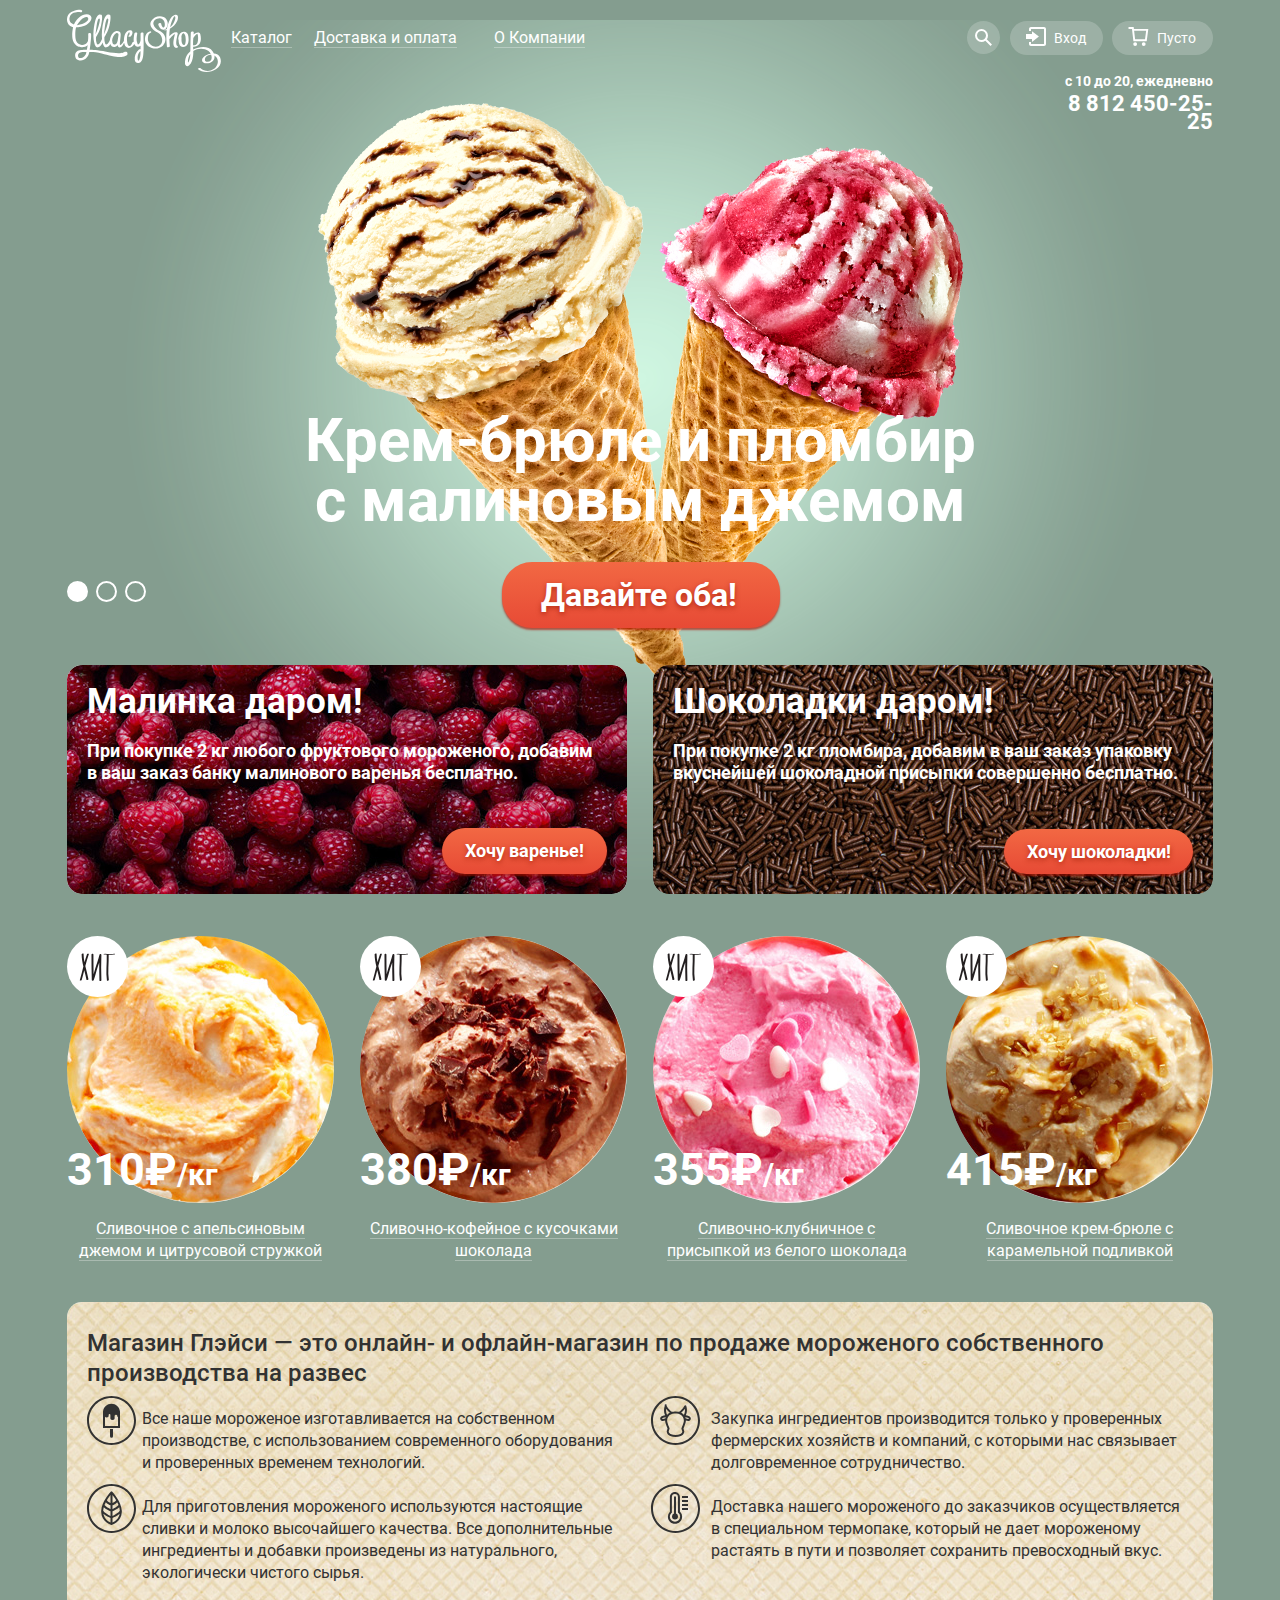
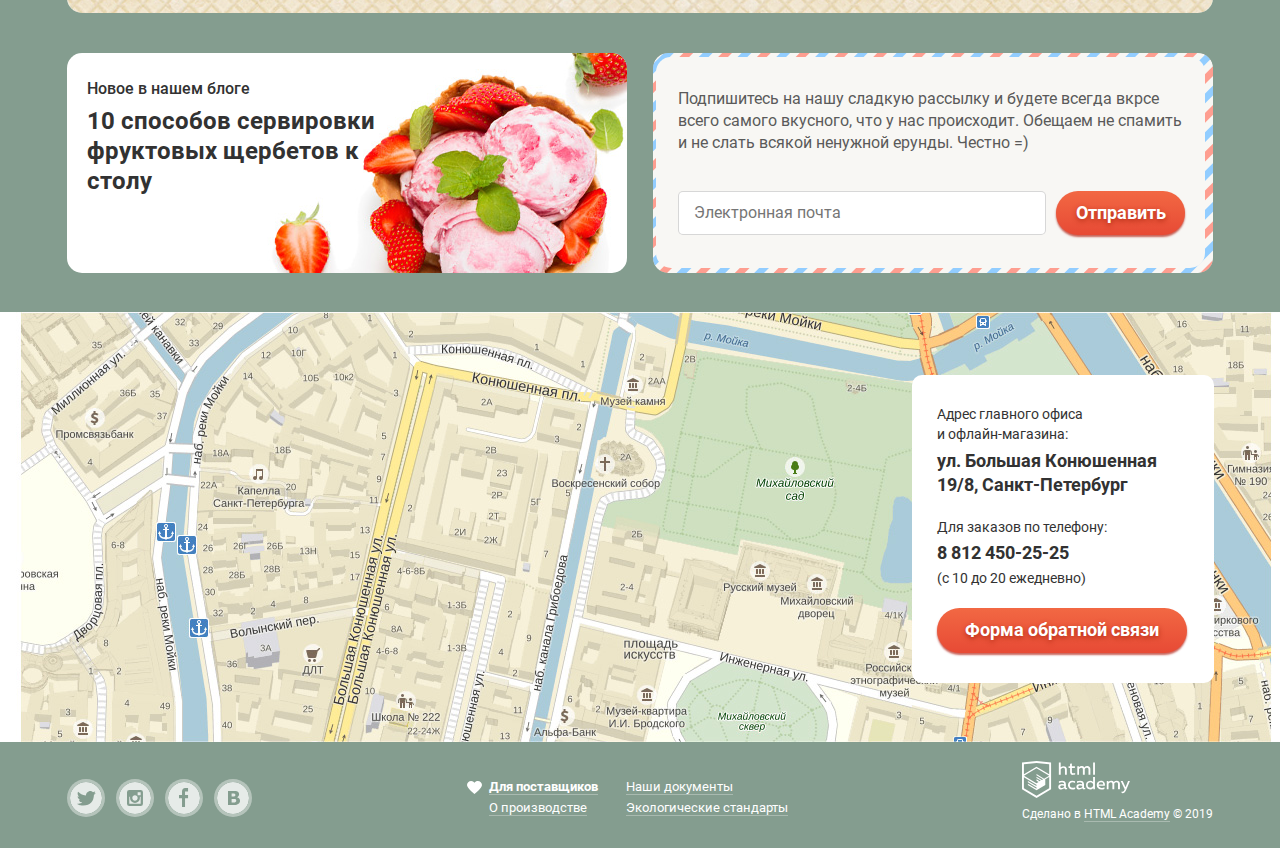
==== commit 0970f475: "Новая версия" ====
--- a/index.html
+++ b/index.html
@@ -150,7 +150,7 @@
           <li class="icecream item">
             <div class="img-container-catalog hit">
               <a href="#"><img src="img/firstice.jpg" width="267" height="267" alt="картинка с мороженым" /></a>
-              <p class="cost">310 <span class="ruble">&#8381;</span>/кг</p>
+              <p class="cost">310<span class="ruble">&#8381;</span><span>/кг</span></p>
             </div>
             <div class="a-container">
               <a class="border-a" href="#">
@@ -163,7 +163,7 @@
           <li class="icecream item">
             <div class="img-container-catalog hit">
               <a href="#"><img src="img/secondice.jpg" width="267" height="267" alt="картинка с мороженым" /></a>
-              <p class="cost">380 <span class="ruble">&#8381;</span>/кг</p>
+              <p class="cost">380<span class="ruble">&#8381;</span><span>/кг</span></p>
             </div>
             <div class="a-container">
               <a class="border-a" href="#">
@@ -176,7 +176,7 @@
           <li class="icecream item">
             <div class="img-container-catalog hit">
               <a href="#"><img src="img/thirdice.jpg" width="267" height="267" alt="картинка с мороженым" /></a>
-              <p class="cost">355 <span class="ruble">&#8381;</span>/кг</p>
+              <p class="cost">355<span class="ruble">&#8381;</span><span>/кг</span></p>
             </div>
             <div class="a-container">
               <a class="border-a" href="#">
@@ -189,7 +189,7 @@
           <li class="icecream item">
             <div class="img-container-catalog hit">
               <a href="#"><img src="img/fourth.jpg" width="267" height="267" alt="картинка с мороженым" /></a>
-              <p class="cost">415 <span class="ruble">&#8381;</span>/кг</p>
+              <p class="cost">415<span class="ruble">&#8381;</span><span>/кг</span></p>
             </div>
             <div class="a-container">
               <a class="border-a" href="#">
--- a/css/style.css
+++ b/css/style.css
@@ -76,7 +76,7 @@
 .entrance {
   display: block;
   position: relative;
-  background-color: rgba(255, 255, 255, 0.2) ;
+  background-color: rgba(255, 255, 255, 0.2);
   font-size: 14px;
   border-radius: 30px;
   line-height: 16px;
@@ -103,7 +103,7 @@
 }
 .busket {
   position: relative;
-  background-color: rgba(255, 255, 255, 0.2) ;
+  background-color: rgba(255, 255, 255, 0.2);
   font-size: 14px;
   border-radius: 30px;
   line-height: 14px;
@@ -196,7 +196,7 @@
   width: 560px;
   height: 229px;
   padding: 20px;
-  padding-top: 14px;
+  padding-top: 16px;
   margin-bottom: 10px;
 }
 .berry-chocolate span {
@@ -535,6 +535,7 @@
   margin: 0 auto;
   margin-bottom: 8px;
   width: 250px;
+  margin-top: 9px;
 }
 .kilos {
   font-size: 30px;
@@ -572,6 +573,7 @@
   flex-wrap: wrap;
   justify-content: space-between;
   padding-left: 55px;
+  padding-bottom: 7px;
 }
 .flex-cont p {
   position: relative;
@@ -685,7 +687,7 @@
   border-radius: 50%;
 }
 .item {
-  margin-bottom: 38px;
+  margin-bottom: 32px;
 }
 .icecream:hover {
   background-color: rgba(255,255,255,0.2);
@@ -900,8 +902,8 @@
 .slider .red-buttons {
   position: absolute;
   top: 542px;
-  left: 430px;
-  padding: 14px 43px 14px 41px;
+  left: 435px;
+  padding: 15px 43px 14px 39px;
   font-size: 32px;
   cursor: pointer;
 }
@@ -914,7 +916,6 @@
 }
 .map {
   height: 430px;
-  background-image: url("../img/map.jpg");
   position: relative;
 }
 .adress {
@@ -948,7 +949,7 @@
   line-height: 20px;
   margin-bottom: 5px;
 }
-.contact-adress {
+.adress .contact-adress {
   width: 230px;
   font-family: Roboto;
   font-size: 18px;
@@ -994,6 +995,10 @@
   position: relative;
   z-index: 1;
 }
+.filter, 
+.filter-item {
+  border: 0px solid black;
+}
 .filter {
   display: flex;
   flex-direction: column;
@@ -1001,6 +1006,7 @@
   margin-right: 5px;
 }
 .filter select  {
+  border: none;
   -webkit-appearance: none;
 	-moz-appearance: none;
 	-ms-appearance: none;
@@ -1218,9 +1224,10 @@
   margin-left: 12px;
 }
 .filter legend, .filter-item legend {
+  margin-left: 15px;
   margin-bottom: -1px;
+  
   padding-top: 3px;
-  padding-left: 16px;
 }
 .filter {
   border: none;
@@ -1396,7 +1403,7 @@
   display: block;
 }
 .catalog-path {
-  margin-left: -3px;
+  padding-left: 24px;
   margin-top: -19px;
   font-size: 14px;
 }
@@ -1442,11 +1449,13 @@
   display: flex;
   padding: 19px 10px 10px 10px;
   align-items: flex-start;
+  justify-content: flex-start;
 }
   
 .main-menu li {
   display: flex;
   position: relative;
+  margin-right: 7px;
 }
   
 .main-menu a {
@@ -1543,13 +1552,14 @@
   width: 100%;
   height: 100%;
   border: none;
+  background-image: url(../img/map.jpg);
 }
 .p-width {
   width: 150px;
 }
 .tel-width {
   width: 175px;
-  margin-bottom: 10px;
+  margin-bottom: 6px;
 }
 .icecream-catalog-index {
   margin-bottom: -40px;
@@ -1606,7 +1616,7 @@
   font-weight: bold;
   line-height: 16px;
   text-align: right;
-  margin-bottom: 5px;
+  margin-bottom: 6px;
 }
 
 .contact a { 
@@ -1646,4 +1656,10 @@
 .main-tittle {
   margin-top: 5px;
   font-size: 35px;
+}
+.cost span {
+  font-size: 30px;
+}
+.cost .ruble {
+  font-size: 45px;
 }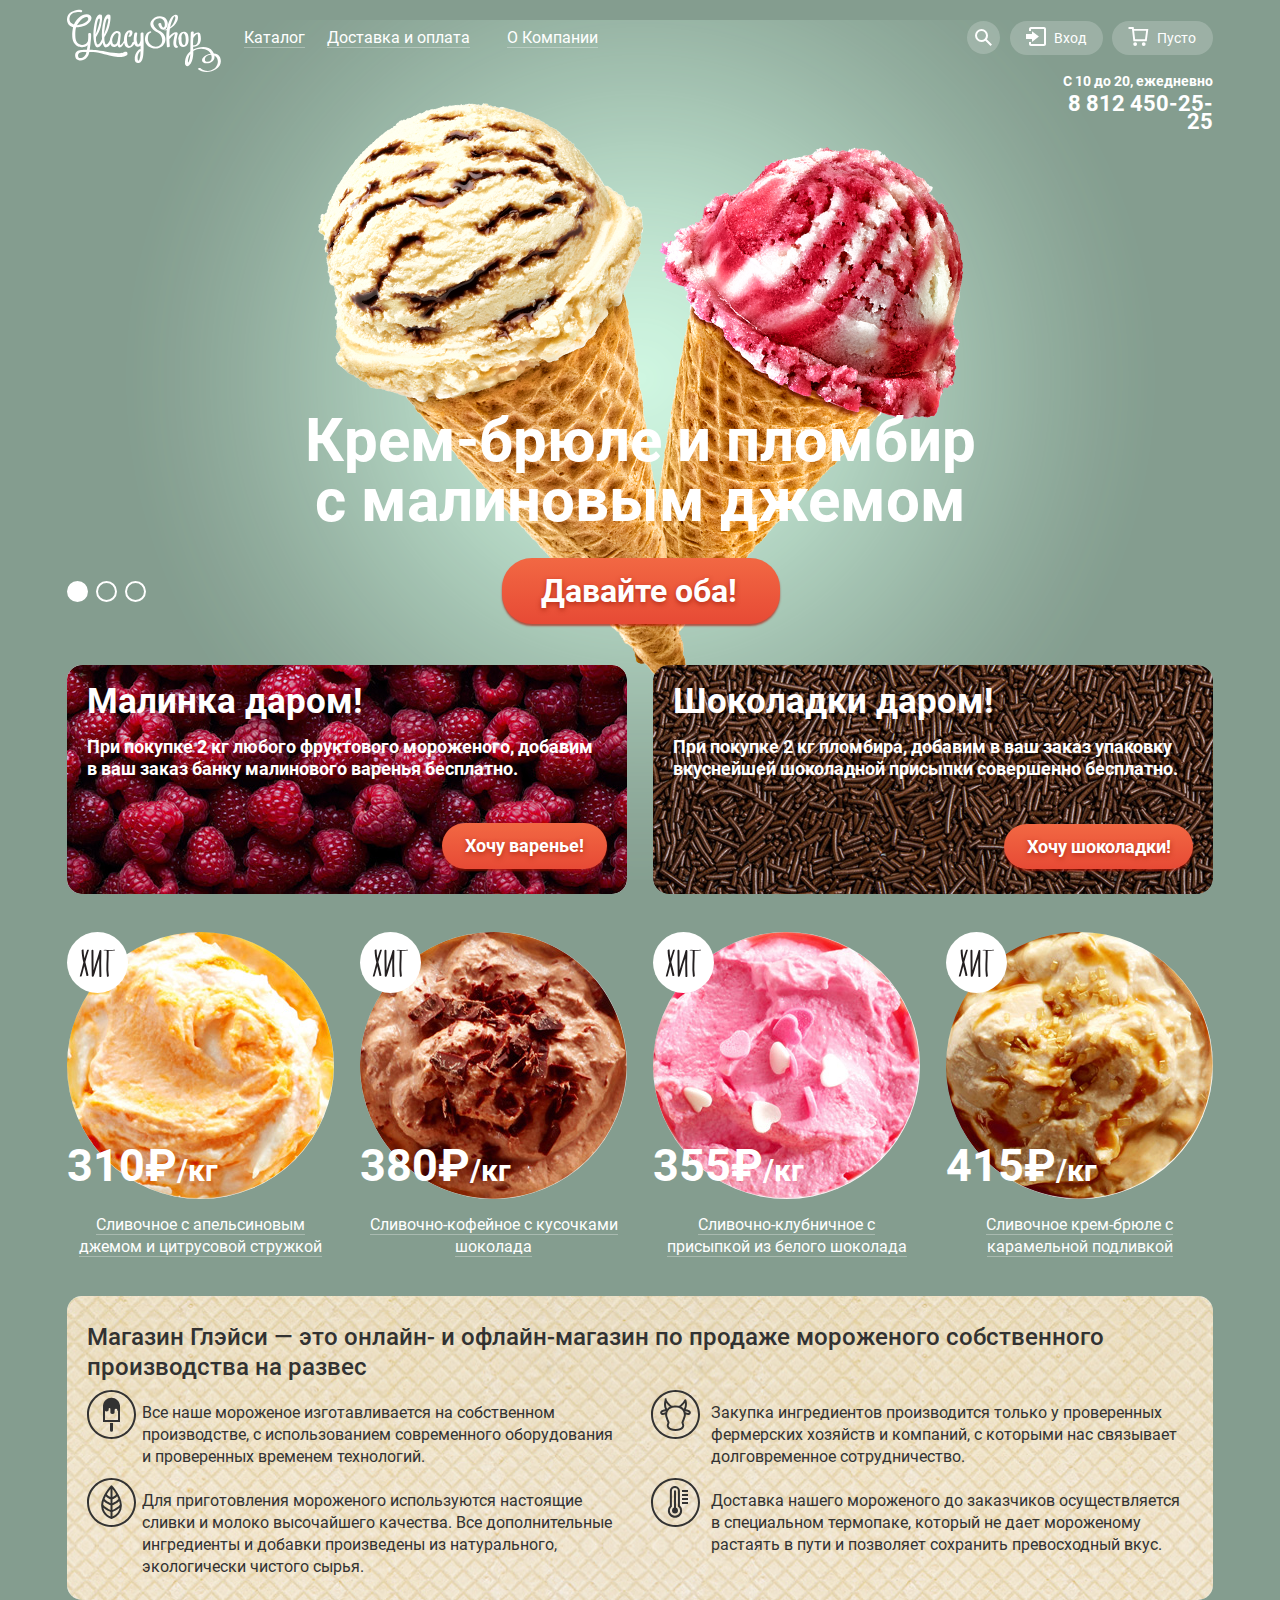
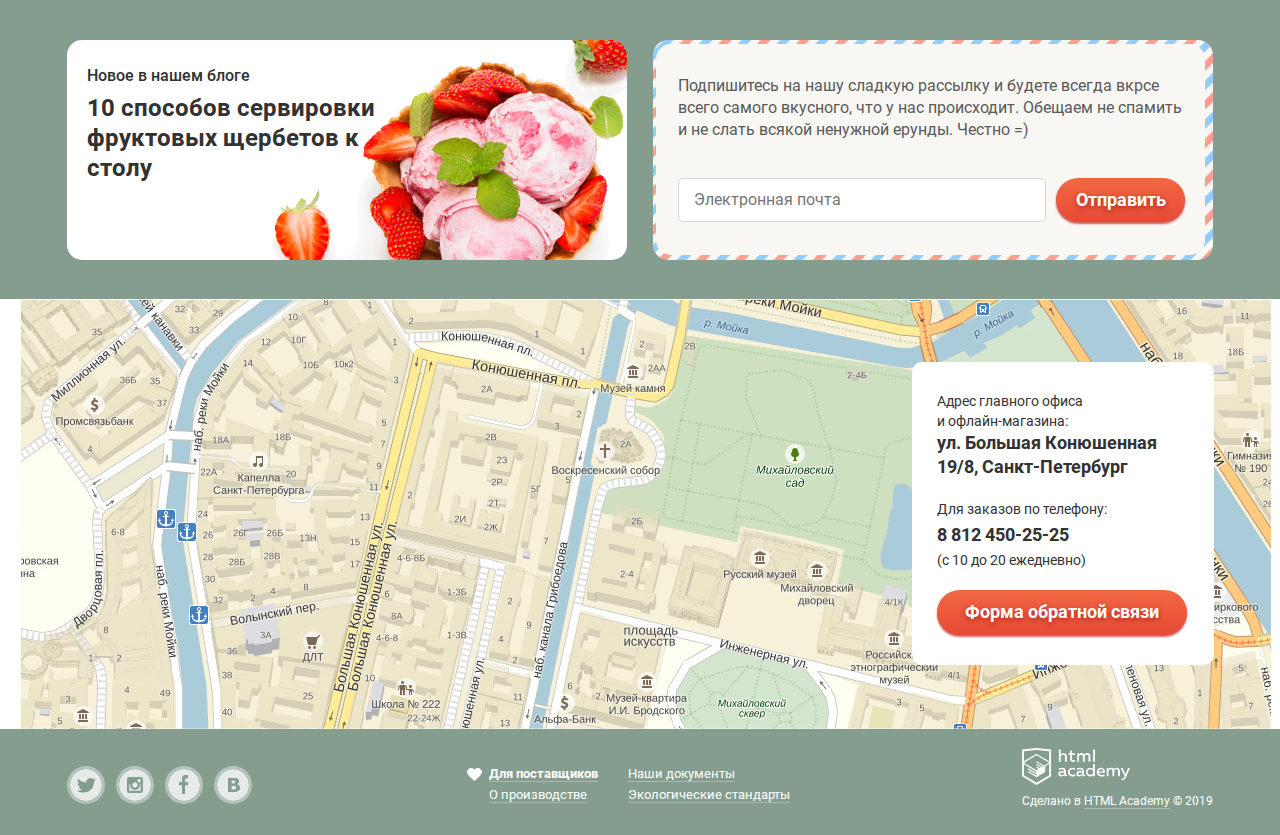
==== commit e01741bf: "Perfect pixel" ====
--- a/index.html
+++ b/index.html
@@ -88,7 +88,7 @@
     </div>
     <div class="container container--flex">
       <div class="contact contact-index">
-        <p>с 10 до 20, ежедневно</p>
+        <p>C 10 до 20, ежедневно</p>
         <a href="tel:+78124502525">8 812 450-25-25</a>
       </div>
     </div>
@@ -146,7 +146,7 @@
       <h2 class="visually-hidden">Каталог</h2>
       <div class="icecream-catalog-index">
         <h2 class="visually-hidden">Каталог</h2>
-        <ul class="icecream-list">
+        <ul class="icecream-list main-list">
           <li class="icecream item">
             <div class="img-container-catalog hit">
               <a href="#"><img src="img/firstice.jpg" width="267" height="267" alt="картинка с мороженым" /></a>
--- a/css/style.css
+++ b/css/style.css
@@ -25,6 +25,13 @@
 html {
   box-sizing: border-box;
 }
+body {
+  font-family: "Roboto", Arial, sans-serif;
+  margin-left: 0;
+  text-align: left;
+  color: white;
+  min-width: 1200px;
+}
 *,
 *::before,
 *::after {
@@ -157,18 +164,14 @@
   padding: 0;
   margin-left: -13px;
   margin-right: -13px;
+  margin-bottom: 25px;
 }
 .icecream-list .icecream {
   text-align: center;
   padding-bottom: 0px;
   position: relative;
 }
-body {
-  font-family: "Roboto", Arial, sans-serif;
-  margin-left: 0;
-  text-align: left;
-  color: white;
-}
+
 .main-header a {
   font-size: 16px;
   line-height: 18px;
@@ -197,7 +200,8 @@
   height: 229px;
   padding: 20px;
   padding-top: 16px;
-  margin-bottom: 10px;
+  padding-bottom: 25px;
+  margin-bottom: 6px;
 }
 .berry-chocolate span {
   font-size: 35px;
@@ -208,6 +212,7 @@
 }
 .berry-chocolate p {
   width: 515px;
+  margin-top: 14px;
 }
 .about-us {
   box-sizing: content-box;
@@ -222,6 +227,7 @@
   background-repeat: round;
   border-radius: 15px;
   margin-bottom: 40px;
+  margin-top: -2px;
 }
 .about-us h1 {
   padding: 0;
@@ -320,7 +326,9 @@
   line-height: 45px;
 }
 .container:first-of-type {
+  align-items: flex-start;
   justify-content: flex-start;
+  position: relative;
 }
 .list {
   display: flex;
@@ -357,7 +365,7 @@
 }
 .more-details {
   margin-top: 35px;
-  margin-left: 28px;
+  margin-left: 30px;
 }
 .details li {
   list-style: none;
@@ -534,7 +542,7 @@
 .a-container {
   margin: 0 auto;
   margin-bottom: 8px;
-  width: 250px;
+  width: 255px;
   margin-top: 9px;
 }
 .kilos {
@@ -551,9 +559,7 @@
   width: 267px;
   text-align: center;
 }
-icecream a:nth-of-type(2) {
-  width: 247px;
-}
+
 .img-container {
   width: 266px;
   position: relative;
@@ -573,7 +579,6 @@
   flex-wrap: wrap;
   justify-content: space-between;
   padding-left: 55px;
-  padding-bottom: 7px;
 }
 .flex-cont p {
   position: relative;
@@ -687,15 +692,18 @@
   border-radius: 50%;
 }
 .item {
-  margin-bottom: 32px;
+  margin-bottom: 23px;
 }
 .icecream:hover {
   background-color: rgba(255,255,255,0.2);
-  margin-bottom:-22px;
+  margin-bottom:-45px;
   border-radius: 5px;
   position: relative;
   z-index: 1;
   box-shadow: 0px 20px 20px 0 rgba(0, 0, 0, 0.4);
+}
+.icecream:hover .a-container {
+  margin-bottom: 74px;
 }
 .pages {
   display: flex;
@@ -753,7 +761,6 @@
 }
 .recall p {
   margin: 0;
-  font-family: Roboto;
   font-size: 24px;
   font-weight: 500;
   line-height:28px;
@@ -821,10 +828,12 @@
   left: 0;
   right: 0;
   margin: 0 auto;
+  margin-bottom: 22px;
 }
 .icecream:hover  .sent-ice {
   display: block;
   margin:0 auto;
+  bottom: 22px;
 }
 .slider-container {
   margin-top: -152px;
@@ -901,7 +910,7 @@
 }
 .slider .red-buttons {
   position: absolute;
-  top: 542px;
+  top: 538px;
   left: 435px;
   padding: 15px 43px 14px 39px;
   font-size: 32px;
@@ -942,7 +951,6 @@
   margin-bottom: 10px;
 }
 .contact {
-  font-family: Roboto;
   font-weight: normal;
   font-size: 14px;
   color: #323232;
@@ -951,7 +959,6 @@
 }
 .adress .contact-adress {
   width: 230px;
-  font-family: Roboto;
   font-size: 18px;
   font-weight: bold;
   color: #323232;
@@ -961,7 +968,7 @@
 }
 .adress a{
   display: inline-block;
-  font-family: Roboto;
+  vertical-align: middle;
   font-size: 18px;
   font-weight: bold;
   color: #323232;
@@ -1140,9 +1147,9 @@
   padding-left: 35px;
   padding-right: 15px;
 }
-.check-list .filter-option label {
-  padding-left: 35px;
-  padding-right: 20px;
+.check-list label {
+  padding-left: 36px;
+  padding-right: 19px;
 }
 
 .filter-input-radio + label::before {
@@ -1152,7 +1159,7 @@
   width: 23px;
   height: 23px;
   left: 2px;
-  top: -4px;
+  top: -3px;
   background-size: 23px 23px;
     background-repeat: no-repeat;
     background-position: center center;
@@ -1163,9 +1170,9 @@
   display: flex;
   border-radius: 60px;
   background-color: rgba(255, 255, 255, 0.2);
-  padding: 10px 5px 10px 10px;
-}
-  
+  padding: 10px 3px 9px 12px;
+}
+
 .filter-option {
   position: relative;
 }
@@ -1221,7 +1228,7 @@
   margin-top: 7px;
 }
 .left {
-  margin-left: 12px;
+  margin-left: 13px;
 }
 .filter legend, .filter-item legend {
   margin-left: 15px;
@@ -1234,7 +1241,7 @@
   padding: 0;
 }
 .first-option label {
-  padding-right: 5px;
+  padding-right: 15px;
 }
 .loup-container {
   position: relative;
@@ -1270,6 +1277,7 @@
 }
 .entrance-container {
   position: relative;
+  padding-bottom: 5px;
 }
 .form-container {
   top: 37px;
@@ -1311,7 +1319,6 @@
   align-self: flex-start;
 }
 .button-container a {
-  font-family: Roboto;
   font-size: 13px;
   line-height: 20px;
   color: #323232;
@@ -1330,9 +1337,8 @@
 }
 .busket-container form {
   color:black;
-  font-family: Roboto;
   font-size: 13px;
-  padding: 18px 5px 28px 18px;
+  padding: 18px 5px 23px 18px;
   padding-right: 14px;
   padding-left: 14px;
   width: 540px;
@@ -1342,7 +1348,7 @@
   background-color: #f8f7f4;
   position: absolute;
   top: 37px;
-  left: -422px;
+  right: 0px;
 }
 .busket-container table {
   border-collapse: collapse;
@@ -1353,6 +1359,7 @@
 }
 .raw td:nth-of-type(3) {
   width: 220px;
+  
 }
 .busket-container td {
   line-height: 16px;
@@ -1362,14 +1369,18 @@
   font-weight: bold;
   font-size: 15px;
   text-align: right;
-  padding-top: 16px;
+  padding-top: 13px;
 }
 .catalog-table tr:nth-of-type(2) {
   border-bottom: 1px solid rgba(0,0,0, 0.3);
 }
+.raw td:nth-of-type(1) {
+  padding-left:7px;
+}
 .raw td:nth-of-type(2) {
-  padding-right: 13px;
-  padding-left: 13px;
+  width: 52px;
+  padding-right: 10px;
+  padding-left: 6px;
 }
 .raw td:nth-of-type(5) {
   padding-left: 10px;
@@ -1384,14 +1395,21 @@
 .third-raw td {
   width: 115px;
   padding: 0;
-  padding-top: 16px;
+  padding-top: 14px;
 }
 
+.busket-container .submit-busket {
+  margin-left: 342px;
+  margin-top: 15px;
+}
 .busket-container .red-buttons {
   padding: 12px 13px;
 }
+.second-raw td:nth-of-type(1) {
+  padding-top: 0px;
+}
 .second-raw td {
-  padding-bottom: 22px;
+  padding-bottom: 16px;
 }
 .busket-container {
   position: relative;
@@ -1403,15 +1421,19 @@
   display: block;
 }
 .catalog-path {
-  padding-left: 24px;
-  margin-top: -19px;
+  position: relative;
+  padding-left: 22px;
+  margin-top: -21px;
   font-size: 14px;
+  z-index: 1;
+  color: rgba(255,255,255,0.5);
 }
 .catalog-path span,
 .catalog-path a {
-  padding-right: 5px;
-  padding-left: 3px;
-  color: rgba(255,255,255);
+  margin-right: 5px;
+  font-size: 14px;
+  margin-left: 3px;
+  color: rgba(255,255,255,0.5);
 }
 .contact-index {
   margin-left: auto;
@@ -1427,6 +1449,7 @@
 }
 .pagging ul {
   margin-left: auto;
+  margin-bottom: 18px;
 }
 .catalog-top {
   margin: 0;
@@ -1447,12 +1470,12 @@
   
 .main-menu {
   display: flex;
-  padding: 19px 10px 10px 10px;
+  padding: 19px 10px 10px 23px;
   align-items: flex-start;
   justify-content: flex-start;
 }
   
-.main-menu li {
+.main-menu > li {
   display: flex;
   position: relative;
   margin-right: 7px;
@@ -1461,7 +1484,7 @@
 .main-menu a {
   margin: 10px 15px 8px;
 }
-.main-menu a:hover {
+.main-menu > a:hover {
   padding: 8px 14px 8px;
   margin-top: 2px;
   border-bottom: none;
@@ -1481,6 +1504,7 @@
 
 .main-menu__catalog:hover .sub-menu {
   display: block;
+  z-index: 10;
 }
 .sub-menu {
   display: none;
@@ -1491,6 +1515,8 @@
   top: 40px;
   left: -5px;
   border-radius: 5px;
+  padding-bottom: 7px;
+  
 }
 .sub-menu li {
   display: flex;
@@ -1502,16 +1528,16 @@
   font-weight: 700;
   margin: 10px 8px 3px 6px;
   border-bottom: 1px solid #d1d0ce;
-  padding: 0px 10px 12px 15px;
+  padding: 2px 10px 12px 15px;
 }
 .sub-menu a {
   justify-content: stretch;
-  color: #323232;
-  font-size: 14px;
-  font-weight: 400;
-  margin: 0;
-  padding: 6px 20px 8px;
-  width: 100%;
+    color: #323232;
+    font-size: 14px;
+    font-weight: 400;
+    margin: 0;
+    padding: 7px 20px 6px;
+    width: 100%;
 }
 .sub-menu a:hover {
   background-color: #fbded7;
@@ -1556,6 +1582,7 @@
 }
 .p-width {
   width: 150px;
+  margin-bottom: 0;
 }
 .tel-width {
   width: 175px;
@@ -1606,7 +1633,7 @@
 }
 .pages .one {
   border-radius: 50%;
-  background-color: rgba(255,255,255);
+  background-color: rgb(255,255,255);
   color:black;
 }
 .contact p {
@@ -1662,4 +1689,29 @@
 }
 .cost .ruble {
   font-size: 45px;
+}
+.first-raw td {
+  padding-bottom: 16px;
+}
+.second-raw td:nth-of-type(3) {
+  padding-top: 12px;
+}
+.fat-list  {
+  margin-bottom: 10px;
+}
+.catalog-menu {
+  padding: 19px 10px 10px 9px;
+}
+.border-footer {
+  border-top: 1px solid rgba(255,255,255,0.5);
+  margin-top: 10px;
+}
+.catalog-menu > li {
+  margin-right: 0;
+}
+.pages li:first-of-type {
+  margin-right: 15px; 
+}
+.pages li:last-of-type {
+  margin-left: 15px; 
 }